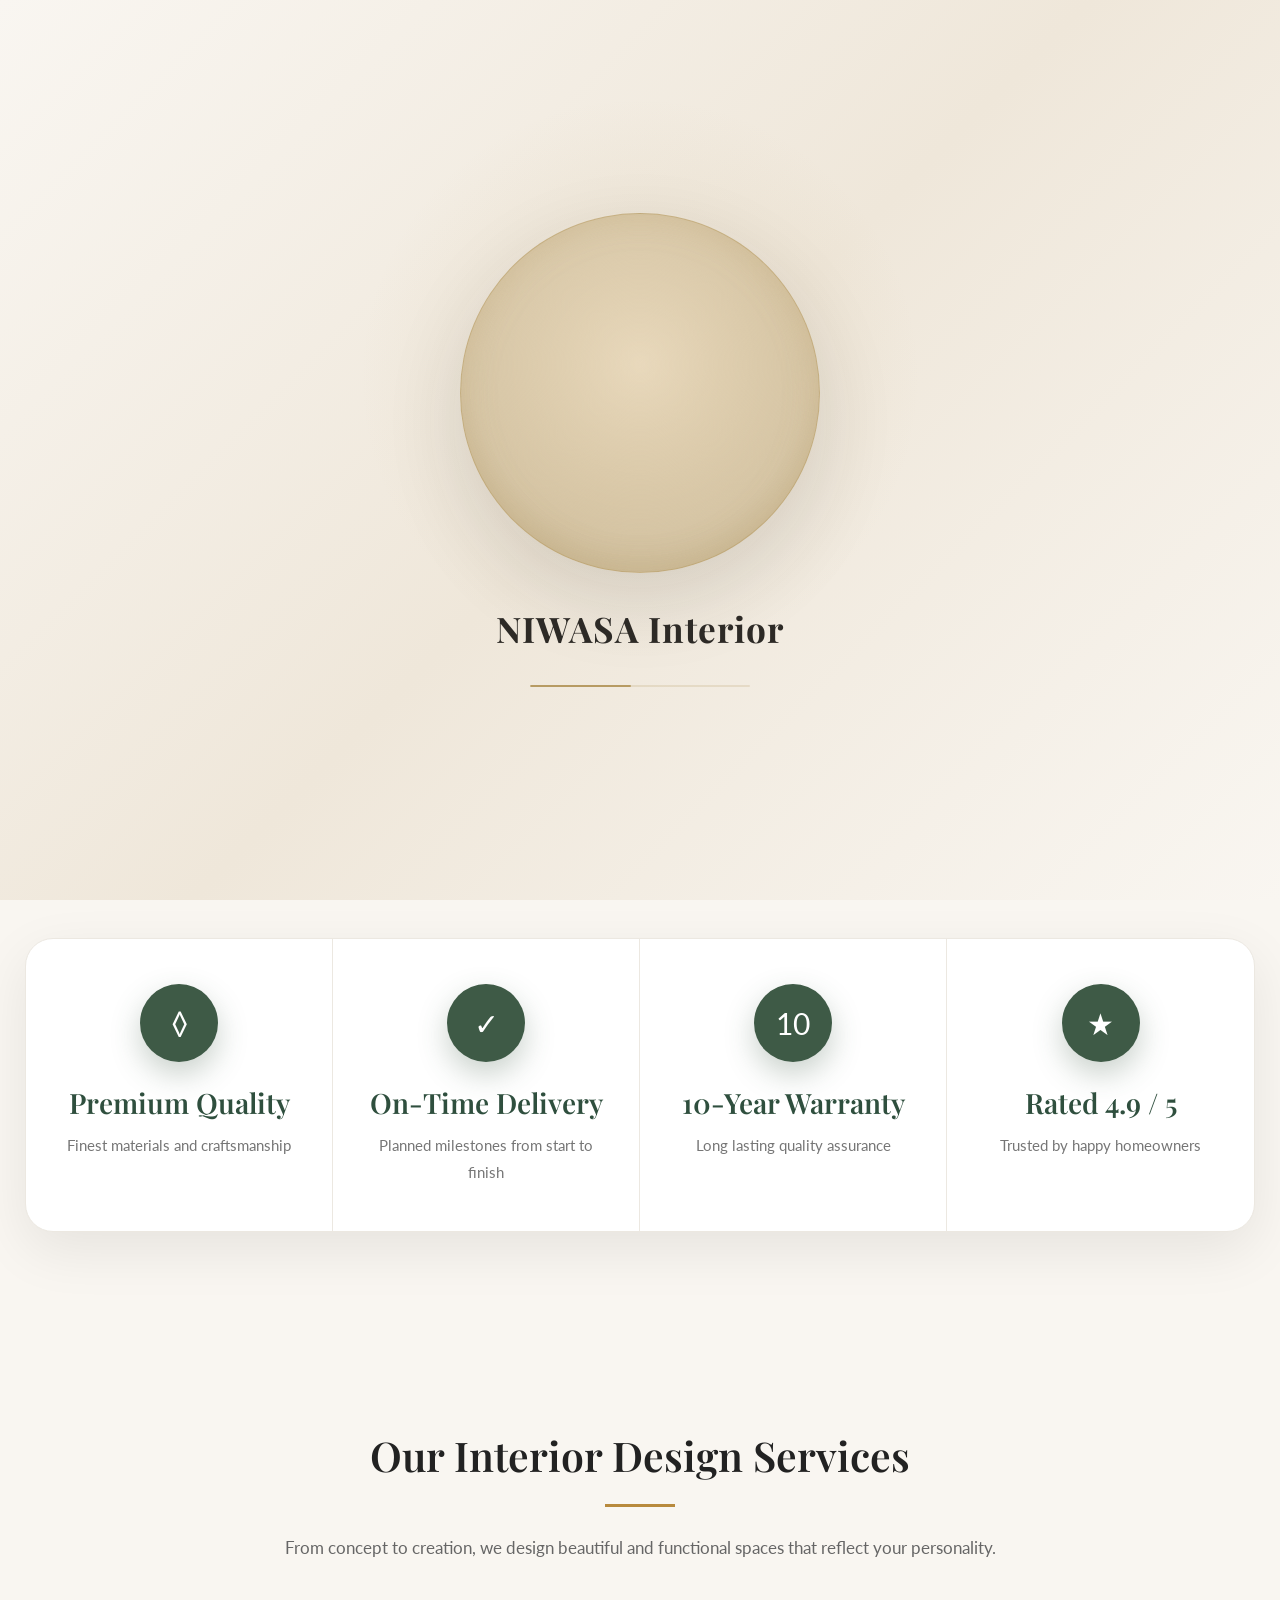
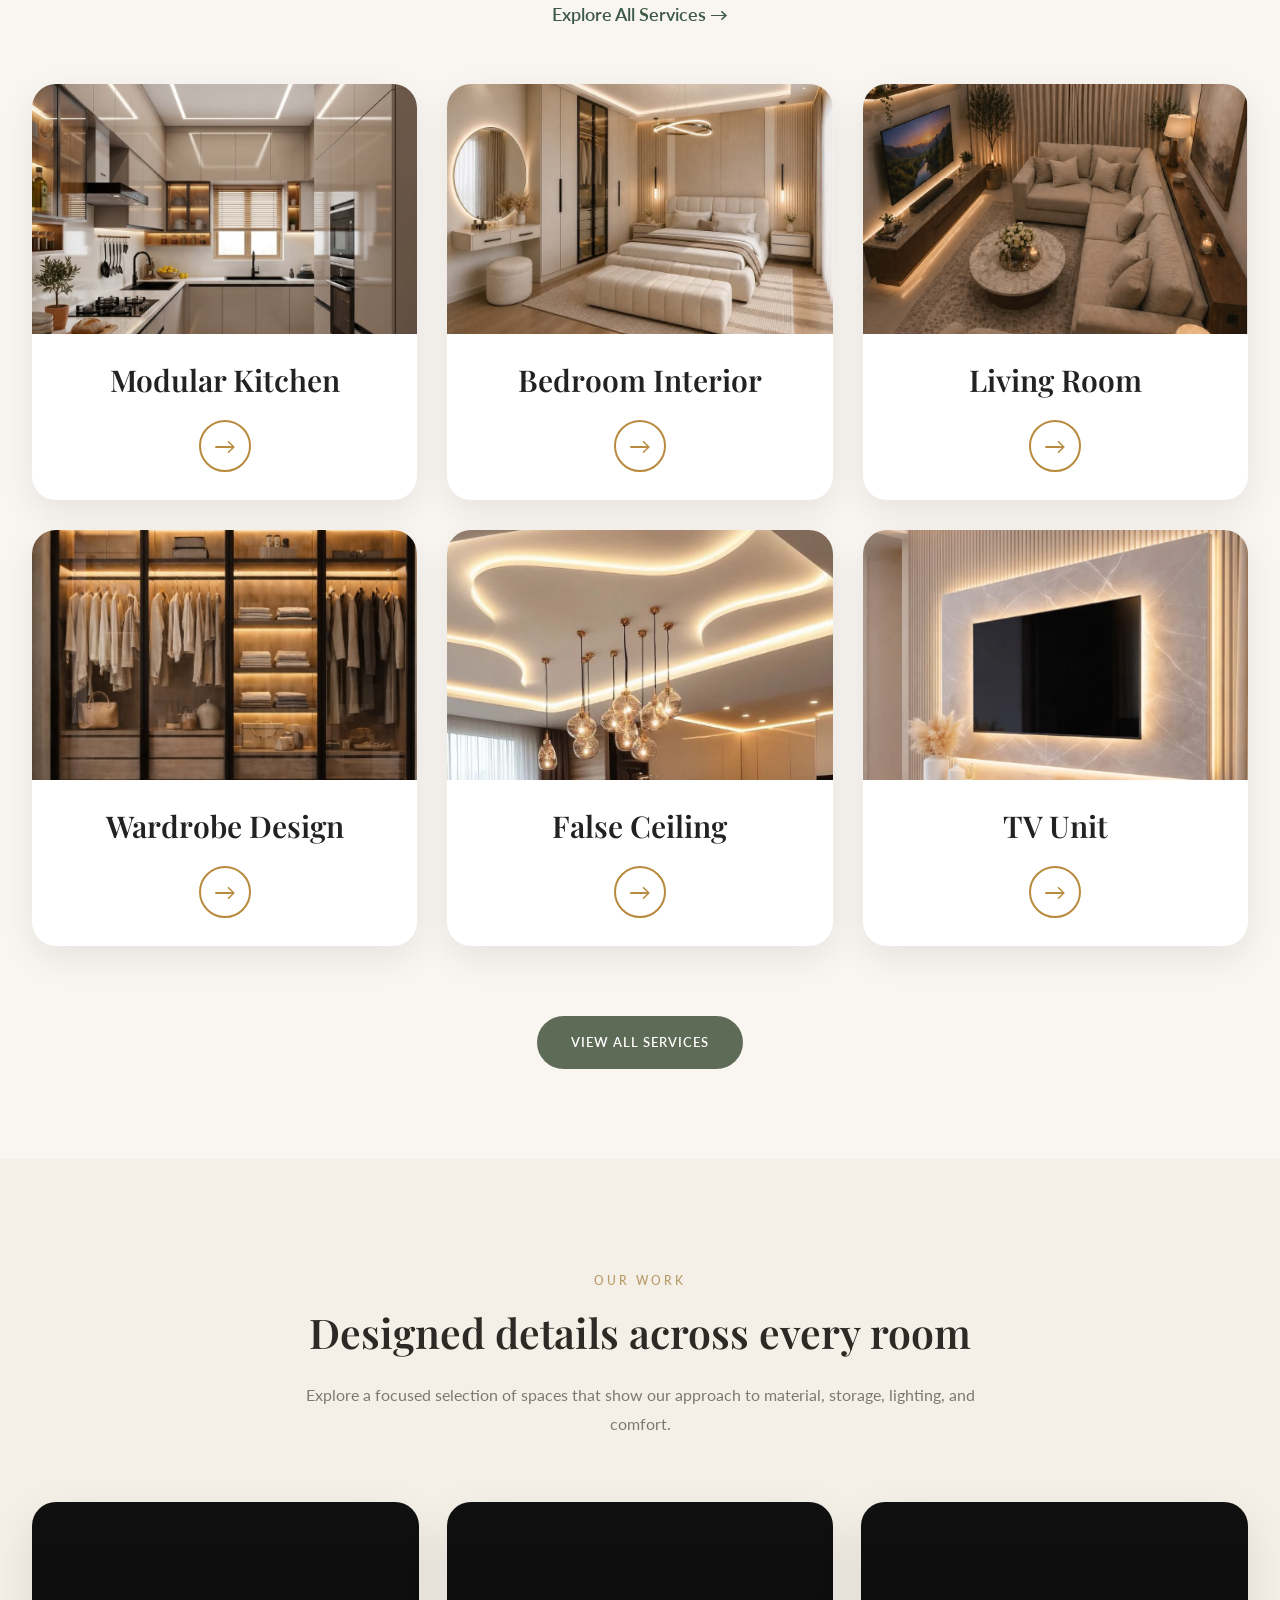
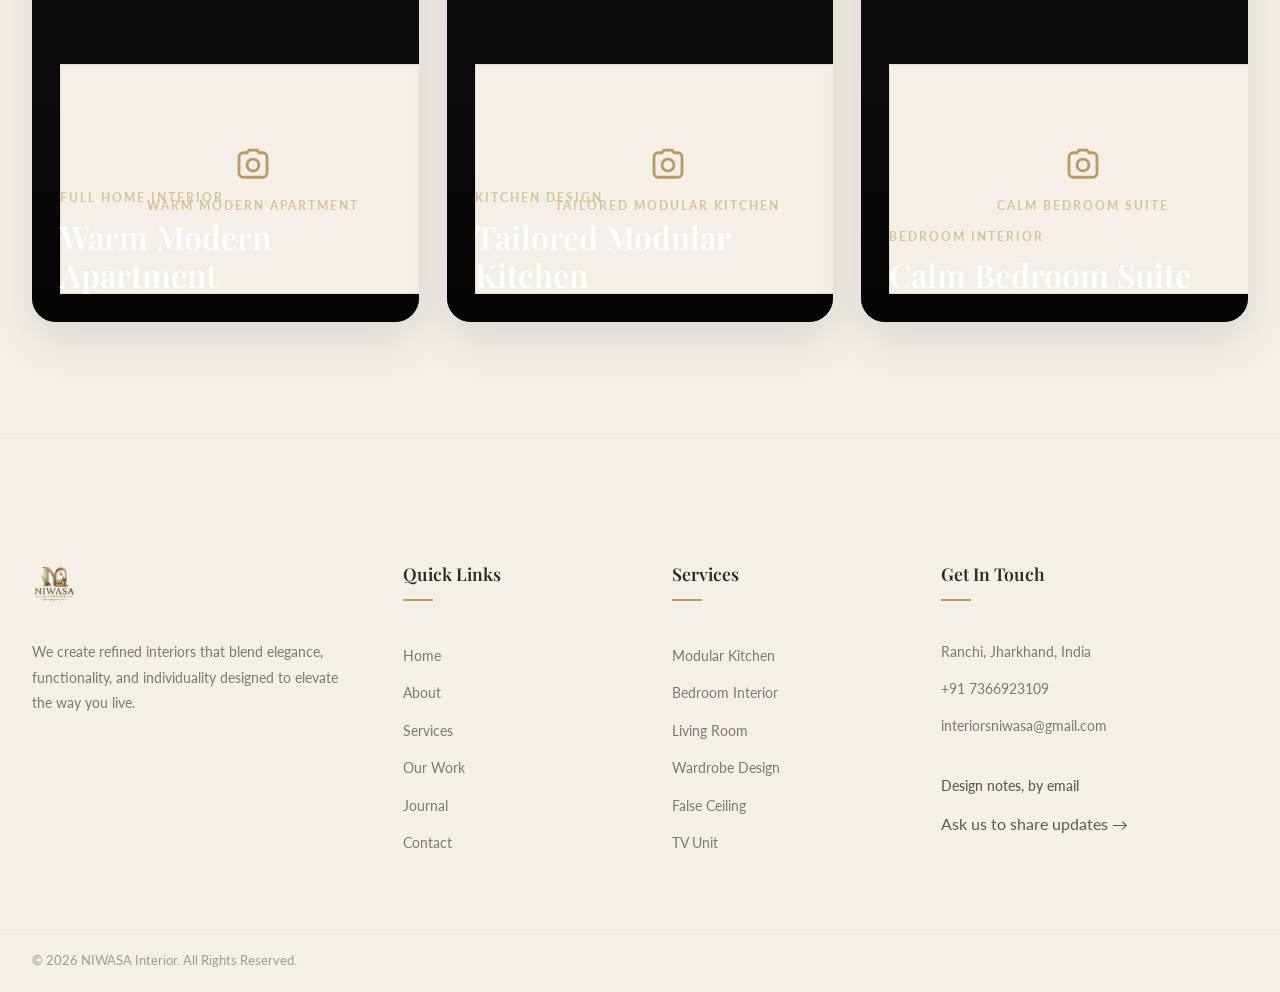
==== index.html @ 283417f7 "Add site configuration and data for NIWASA Interior - Introduced site-config.js for Google Script UR" ====
<!doctype html>
<html lang="en">
  <head>
    <meta charset="UTF-8" />
    <meta name="viewport" content="width=device-width, initial-scale=1.0" />
    <title>NIWASA Interior | Premium Interior Design Studio</title>
    <meta
      name="description"
      content="Premium interior design studio crafting timeless homes with elegance, functionality, and individuality."
    />
    <link rel="preconnect" href="https://fonts.googleapis.com" />
    <link rel="preconnect" href="https://fonts.gstatic.com" crossorigin />
    <link
      href="https://fonts.googleapis.com/css2?family=Playfair+Display:wght@400;500;600;700&family=Lato:wght@300;400;700;900&display=swap"
      rel="stylesheet"
    />
    <link rel="stylesheet" href="static/css/core/site.css" />
    <link rel="stylesheet" href="static/css/pages/home.css" />
  </head>
  <body>
    <main class="main-content">
      <section class="hero-slider">
        <div class="slider">
          <div class="slide active">
            <img
              src="static/images/hero/hero1.jpg.png"
              alt="Luxury modular kitchen"
            />
          </div>
          <div class="slide">
            <img src="static/images/hero/hero2.jpg" alt="Luxury bedroom" />
          </div>
          <div class="slide">
            <img src="static/images/hero/hero3.jpg" alt="Luxury living room" />
          </div>
          <div class="slide">
            <img src="static/images/hero/hero4.jpg" alt="Luxury wardrobe" />
          </div>
          <div class="slide">
            <img src="static/images/hero/hero5.jpg" alt="Luxury dining room" />
          </div>
          <div class="hero-overlay"></div>
          <div class="home-hero-content">
            <div class="home-hero-card">
              <h1>We Craft <br /><span>Your Space</span></h1>
              <p>
                Beautiful design. Thoughtful planning. Timeless interiors
                created around the way you live.
              </p>
              <div class="home-hero-buttons">
                <a href="contact.html#consultation" class="btn btn-primary"
                  >Book Free Consultation</a
                >
                <a href="our-work.html" class="btn btn-outline"
                  >View Our Work</a
                >
              </div>
            </div>
          </div>
          <div class="hero-gradient"></div>
          <div class="slider-dots">
            <span class="dot active"></span><span class="dot"></span
            ><span class="dot"></span><span class="dot"></span
            ><span class="dot"></span>
          </div>
        </div>
      </section>

      <section class="feature-strip" data-aos="fade-up">
        <div class="feature-card">
          <div class="feature-item">
            <div class="feature-icon">&loz;</div>
            <h3>Premium Quality</h3>
            <p>Finest materials and craftsmanship</p>
          </div>
          <div class="feature-item">
            <div class="feature-icon">&#10003;</div>
            <h3>On-Time Delivery</h3>
            <p>Planned milestones from start to finish</p>
          </div>
          <div class="feature-item">
            <div class="feature-icon">10</div>
            <h3>10-Year Warranty</h3>
            <p>Long lasting quality assurance</p>
          </div>
          <div class="feature-item">
            <div class="feature-icon">&#9733;</div>
            <h3>Rated 4.9 / 5</h3>
            <p>Trusted by happy homeowners</p>
          </div>
        </div>
      </section>

      <section id="services" class="services-section" data-aos="fade-up">
        <div class="container services-container">
          <div class="services-left">
            <h2>Our Interior Design Services</h2>
            <div class="gold-line"></div>
            <p>
              From concept to creation, we design beautiful and functional
              spaces that reflect your personality.
            </p>
            <a href="services.html" class="explore-link"
              >Explore All Services &rarr;</a
            >
          </div>
          <div class="services-grid" data-home-services></div>
        </div>
        <div class="services-button">
          <a href="services.html" class="btn btn-primary">View All Services</a>
        </div>
      </section>

      <section class="home-work section" data-aos="fade-up">
        <div class="container">
          <div class="section-header">
            <span class="section-label">OUR WORK</span>
            <h2 class="section-title">Designed details across every room</h2>
            <p class="section-subtitle">
              Explore a focused selection of spaces that show our approach to
              material, storage, lighting, and comfort.
            </p>
          </div>
          <div class="work-preview-grid" data-work-preview></div>
        </div>
      </section>
    </main>
    <script src="static/js/core/site-data.js" defer></script>
    <script src="static/js/core/layout.js" defer></script>
    <script src="static/js/core/main.js" defer></script>
    <script src="static/js/pages/home.js" defer></script>
  </body>
</html>
---- static/css/core/site.css ----
@import url('https://fonts.googleapis.com/css2?family=Playfair+Display:wght@400;500;600;700&family=Lato:wght@300;400;700;900&display=swap');

/*
=================================================================
NIWASA Interior - Master Stylesheet
=================================================================
Premium Interior Design Studio
Luxury | Glassmorphism | Dark Theme | Gold Accents
=================================================================
*/

/* ============================================================
   CSS CUSTOM PROPERTIES (Design Tokens)
   ============================================================ */
:root{

    /* ===========================
       NIWASA Brand Palette
    ============================ */

    --primary:#5E6B56;
    --primary-light:#74846C;
    --primary-dark:#46503F;

    --secondary:#B79B63;
    --secondary-light:#D8C39A;
    --secondary-dark:#9B824C;

    --accent:#E8D8BB;
    --gold:#B79B63;
    --gold-light:#D8C39A;
    --gold-dark:#9B824C;
    --gold-muted:rgba(183,155,99,.12);
    --gold-shimmer:#E8D8BB;

    /* ===========================
       Backgrounds
    ============================ */

    --bg-primary:#F9F6F1;
    --bg-secondary:#F4EFE7;
    --bg-tertiary:#EEE7DB;

    --bg-card:#FFFFFF;
    --bg-card-hover:#FCFAF6;
    --bg-elevated:#FFFFFF;

    /* ===========================
       Glass
    ============================ */

    --glass-bg:rgba(255,255,255,.72);
    --glass-bg-light:rgba(255,255,255,.55);

    --glass-border:rgba(94,107,86,.12);
    --glass-border-hover:rgba(94,107,86,.25);

    /* ===========================
       Typography
    ============================ */

    --text-primary:#2D2A26;
    --text-secondary:#5F5A55;
    --text-tertiary:#7E7872;
    --text-muted:#A29C96;

    --text-gold:#B79B63;

    /* ===========================
       Extra Colors
    ============================ */

    --cream:#FFFDF8;
    --cream-dark:#F5F0E8;
    --warm-white:#FFFFFF;

    /* ===========================
       Borders
    ============================ */

    --border-subtle:#EFE8DC;
    --border-light:#E6DED0;
    --border-gold:#D8C39A;

    /* ===========================
       Shadows
    ============================ */

    --shadow-sm:0 3px 8px rgba(0,0,0,.04);

    --shadow-md:0 8px 24px rgba(0,0,0,.06);

    --shadow-lg:0 20px 50px rgba(0,0,0,.08);

    --shadow-xl:0 35px 80px rgba(0,0,0,.10);

    --shadow-gold:0 15px 35px rgba(183,155,99,.15);

    --shadow-gold-lg:0 20px 50px rgba(183,155,99,.18);

    /* Typography */

    --font-heading:'Playfair Display',serif;
    --font-body:'Lato',sans-serif;
    --font-accent:'Playfair Display',serif;

    /* Font Sizes */

    --fs-hero:clamp(3.5rem,7vw,6rem);

    --fs-h1:clamp(2.15rem,4vw,3.9rem);

    --fs-h2:clamp(1.85rem,3.2vw,3rem);

    --fs-h3:clamp(1.5rem,3vw,2.2rem);

    --fs-h4:clamp(1.2rem,2vw,1.6rem);

    --fs-body:1rem;

    --fs-small:.9rem;

    --fs-label:.75rem;

    /* Spacing */

    --space-xs:.5rem;
    --space-sm:1rem;
    --space-md:1.5rem;
    --space-lg:2.5rem;
    --space-xl:4rem;
    --space-2xl:6rem;
    --space-3xl:8rem;

    --section-padding:7rem;

    /* Radius */

    --radius-sm:8px;
    --radius-md:14px;
    --radius-lg:18px;
    --radius-xl:26px;
    --radius-2xl:36px;
    --radius-full:999px;

    /* Transition */

    --transition-fast:.2s ease;

    --transition-base:.3s ease;

    --transition-smooth:.45s ease;

    --transition-slow:.8s ease;

    --transition-spring:.5s cubic-bezier(.34,1.56,.64,1);

    /* Z */

    --z-base:1;
    --z-preloader:1000;
    --z-dropdown:100;
    --z-sticky:200;
    --z-overlay:300;
    --z-modal:400;
    --z-floating:500;

    --container-max:1380px;

    --container-padding:2rem;

}


/* ============================================================
   RESET & BASE
   ============================================================ */
*,
*::before,
*::after {
    margin: 0;
    padding: 0;
    box-sizing: border-box;
}

html {
    scroll-behavior: smooth;
    -webkit-text-size-adjust: 100%;
    scrollbar-width: thin;
    scrollbar-color: var(--gold-dark) var(--bg-secondary);
}

/* Custom Scrollbar */
html::-webkit-scrollbar {
    width: 8px;
}

html::-webkit-scrollbar-track {
    background: var(--bg-secondary);
}

html::-webkit-scrollbar-thumb {
    background: var(--gold-dark);
    border-radius: var(--radius-full);
}

html::-webkit-scrollbar-thumb:hover {
    background: var(--gold);
}

body {
    font-family: var(--font-body);
    font-size: var(--fs-body);
    line-height: 1.7;
    color: var(--text-secondary);
    background-color: var(--bg-primary);
    overflow-x: hidden;
    -webkit-font-smoothing: antialiased;
    -moz-osx-font-smoothing: grayscale;
}

a {
    text-decoration: none;
    color: inherit;
    transition: color var(--transition-base);
}

img {
    max-width: 100%;
    height: auto;
    display: block;
}

.image-fallback {
    width: 100%;
    min-height: 230px;
    display: flex;
    flex-direction: column;
    align-items: center;
    justify-content: center;
    gap: 12px;
    padding: 24px;
    background: var(--bg-secondary);
    border: 1px solid var(--border-light);
    color: var(--text-tertiary);
    text-align: center;
}

.image-fallback svg {
    width: 42px;
    height: 42px;
    color: var(--gold);
}

.image-fallback span {
    color: var(--text-secondary);
    font-weight: 700;
    line-height: 1.35;
}

ul, ol {
    list-style: none;
}

button {
    cursor: pointer;
    border: none;
    background: none;
    font-family: inherit;
    font-size: inherit;
    color: inherit;
}

input, textarea, select {
    font-family: inherit;
    font-size: inherit;
    outline: none;
    border: none;
    background: none;
}

::selection {
    background: var(--gold);
    color: var(--bg-primary);
}


/* ============================================================
   UTILITY CLASSES
   ============================================================ */
.container {
    width: 100%;
    max-width: var(--container-max);
    margin: 0 auto;
    padding: 0 var(--container-padding);
}

.section {
    padding: var(--section-padding) 0;
    position: relative;
}

.section-dark {
    background-color: var(--bg-secondary);
}

.section-darker {
    background-color: var(--bg-primary);
}

/* Section Header */
.section-header {
    text-align: center;
    margin-bottom: var(--space-xl);
    max-width: 700px;
    margin-left: auto;
    margin-right: auto;
}

.section-label {
    font-family: var(--font-body);
    font-size: var(--fs-label);
    font-weight: 500;
    letter-spacing: 3px;
    text-transform: uppercase;
    color: var(--gold);
    margin-bottom: var(--space-sm);
    display: block;
}

.section-title {
    font-family: var(--font-heading);
    font-size: var(--fs-h2);
    font-weight: 600;
    color: var(--text-primary);
    line-height: 1.2;
    margin-bottom: var(--space-md);
}

.section-title em,
.section-title i {
    font-style: italic;
    color: var(--gold);
}

.section-subtitle {
    font-size: var(--fs-body);
    color: var(--text-tertiary);
    line-height: 1.8;
}

.section-divider {
    width: 50px;
    height: 2px;
    background: var(--gold);
    margin: var(--space-md) auto;
}

/* Text Utilities */
.text-gold { color: var(--gold); }
.text-white { color: var(--text-primary); }
.text-center { text-align: center; }
.text-left { text-align: left; }

/* Heading Styles */
h1, h2, h3, h4, h5, h6 {
    font-family: var(--font-heading);
    font-weight: 600;
    color: var(--text-primary);
    line-height: 1.2;
}


/* ============================================================
   PRELOADER
   ============================================================ */
.splash-screen {
    position: fixed;
    inset: 0;
    width: 100%;
    height: 100svh;
    background:
        radial-gradient(circle at 50% 42%, rgba(183, 155, 99, .16), transparent 34%),
        linear-gradient(135deg, #f9f6f1 0%, #efe7da 50%, #f9f6f1 100%);
    display: flex;
    align-items: center;
    justify-content: center;
    z-index: var(--z-preloader);
    transition: opacity .75s ease, visibility .75s ease;
}

.splash-screen.hidden {
    opacity: 0;
    visibility: hidden;
    pointer-events: none;
}

.splash-inner {
    text-align: center;
    width: min(88vw, 520px);
    display: grid;
    justify-items: center;
    gap: 26px;
}

.splash-video-frame {
    width: min(74vw, 360px);
    aspect-ratio: 1 / 1;
    display: flex;
    align-items: center;
    justify-content: center;
    border-radius: 50%;
    background:
        radial-gradient(circle at 50% 42%, rgba(232, 216, 187, .95), rgba(183, 155, 99, .42) 62%, rgba(155, 130, 76, .62) 100%);
    border: 1px solid rgba(183, 155, 99, .55);
    box-shadow:
        0 28px 80px rgba(45, 42, 38, .12),
        inset 0 0 34px rgba(183, 155, 99, .25);
    overflow: hidden;
    animation: splashFloat 2.6s ease-in-out infinite;
}

.splash-video {
    width: 98%;
    height: 98%;
    object-fit: cover;
    display: block;
}

.splash-brand {
    color: var(--text-primary);
    font-family: var(--font-heading);
    font-size: clamp(1.4rem, 4vw, 2.2rem);
    font-weight: 700;
    letter-spacing: 1px;
}

.splash-line {
    width: min(220px, 48vw);
    height: 2px;
    border-radius: 999px;
    background: rgba(183, 155, 99, .22);
    overflow: hidden;
}

.splash-line span {
    display: block;
    width: 46%;
    height: 100%;
    border-radius: inherit;
    background: var(--gold);
    animation: splashLine 1.25s ease-in-out infinite;
}

.preloader {
    position: fixed;
    inset: 0;
    width: 100%;
    height: 100%;
    background: var(--bg-primary);
    display: flex;
    align-items: center;
    justify-content: center;
    z-index: calc(var(--z-preloader) - 1);
    transition: opacity .6s ease, visibility .6s ease;
}

.preloader.hidden {
    opacity: 0;
    visibility: hidden;
    pointer-events: none;
}

.preloader-inner {
    text-align: center;
}

.preloader-logo {
    margin-bottom: 22px;
    animation: preloaderPulse 2s ease-in-out infinite;
}

.preloader-logo img {
    height: 60px;
    width: auto;
    filter: brightness(1.1);
}

.preloader-bar {
    width: 42px;
    height: 42px;
    background: transparent;
    border: 3px solid var(--border-light);
    border-top-color: var(--gold);
    border-radius: 50%;
    margin: 0 auto;
    animation: preloaderSpin .9s linear infinite;
}

.preloader-bar-inner {
    display: none;
}

@keyframes preloaderPulse {
    0%, 100% { opacity: 1; transform: scale(1); }
    50% { opacity: .7; transform: scale(.97); }
}

@keyframes preloaderSpin {
    to { transform: rotate(360deg); }
}

@keyframes splashFloat {
    0%, 100% { transform: translateY(0) scale(1); }
    50% { transform: translateY(-8px) scale(1.015); }
}

@keyframes splashLine {
    0% { transform: translateX(-110%); }
    55% { transform: translateX(70%); }
    100% { transform: translateX(230%); }
}


/* ============================================================
   NAVBAR
   ============================================================ */
.navbar {
    position: fixed;
    top: 0;
    left: 0;
    width: 100%;
    z-index: var(--z-sticky);
    padding: 20px 0;
    transition: all var(--transition-smooth);
}

.navbar.scrolled {
    padding: 12px 0;
}

.navbar-container {
    max-width: var(--container-max);
    margin: 0 auto;
    padding: 0 var(--container-padding);
    display: flex;
    align-items: center;
    justify-content: space-between;
    background: #f5f7f4;
    backdrop-filter: blur(20px);
    -webkit-backdrop-filter: blur(20px);
    border: 1px solid var(--glass-border);
    border-radius: var(--radius-2xl);
    padding: 14px 32px;
    transition: all var(--transition-smooth);
}

.navbar.scrolled .navbar-container {
     background: #F4EFE7;
    border-color: var(--border-light);
    box-shadow: var(--shadow-lg);
    padding: 10px 28px;
}

/* Logo */



.logo-img {
    height: 42px;          /* Keep the original height */
    width: auto;
    transition: all 0.3s ease;
    transform: scale(1.5); /* Makes it look 50% larger */
    transform-origin: left center;
}

.navbar.scrolled .logo-img {
    height: 42px;
    transform: scale(1.6);
}


.logo-img {
    height: 65px;      /* Increased from 42px */
    width: auto;
    transition: all var(--transition-base);
}


.navbar.scrolled .logo-img {
    height: 58px;
}

/* Nav Links */
.navbar-menu {
    display: flex;
    align-items: center;
    gap: 8px;
}

.nav-link {
    font-family: var(--font-body);
    font-size: 0.8rem;
    font-weight: 500;
    letter-spacing: 1.5px;
    text-transform: uppercase;
    color:  #1f1b14; 
    padding: 8px 16px;
    border-radius: var(--radius-sm);
    transition: all var(--transition-base);
    position: relative;
    display: flex;
    align-items: center;
    gap: 4px;
}

.nav-link:hover,
.nav-link.active {
    color:  #DCC7A1; 
}

.nav-link.active::after {
    content: '';
    position: absolute;
    bottom: 2px;
    left: 50%;
    transform: translateX(-50%);
    width: 20px;
    height: 2px;
    background: var(--gold);
    border-radius: var(--radius-full);
}

/* Dropdown */
.nav-dropdown {
    position: relative;
    margin: 0 12px;
}

.dropdown-arrow {
    transition: transform var(--transition-base);
    margin-left: 2px;
}

.nav-dropdown:hover .dropdown-arrow {
    transform: rotate(180deg);
}

.dropdown-menu {
    position: absolute;
    top: calc(100% + 18px);
    left: 50%;
    transform: translateX(-50%) translateY(8px);
    width: min(820px, 82vw);
    background: #fff;
    backdrop-filter: blur(20px);
    -webkit-backdrop-filter: blur(20px);
    border: 1px solid var(--border-light);
    border-radius: 18px;
    padding: 18px;
    display: grid;
    grid-template-columns: repeat(3, minmax(0, 1fr));
    gap: 10px;
    opacity: 0;
    visibility: hidden;
    transition: all var(--transition-base);
    box-shadow: 0 24px 70px rgba(45, 42, 38, .14);
    z-index: 999;
}

.nav-dropdown:hover .dropdown-menu {
    opacity: 1;
    visibility: visible;
    transform: translateX(-50%) translateY(0);
}

.dropdown-item {
    display: flex;
    align-items: center;
    min-height: 54px;
    padding: 13px 15px;
    font-size: 0.85rem;
    font-weight: 600;
    color: var(--text-primary);
    background: var(--cream);
    border: 1px solid var(--border-subtle);
    border-radius: 12px;
    transition: all var(--transition-base);
}

.dropdown-item:hover {
    background: var(--primary);
    border-color: var(--primary);
    color: #fff;
    transform: translateY(-2px);
}

/* CTA Button */
.navbar-cta {
    display: flex;
    align-items: center;
    gap: 10px;
    background: var(--gold);
    color: var(--bg-primary);
    font-size: 0.75rem;
    font-weight: 600;
    letter-spacing: 1px;
    text-transform: uppercase;
    padding: 12px 24px;
    border-radius: var(--radius-full);
    transition: all var(--transition-base);
    flex-shrink: 0;
}

.navbar-cta:hover {
    background: var(--gold-light);
    transform: translateY(-1px);
    box-shadow: var(--shadow-gold);
}

.navbar-cta svg {
    transition: transform var(--transition-base);
}

.navbar-cta:hover svg {
    transform: translate(2px, -2px);
}

/* Mobile Toggle */
.navbar-toggle {
    display: none;
    flex-direction: column;
    gap: 5px;
    padding: 8px;
    z-index: 10;
}

.toggle-line {
    width: 24px;
    height: 2px;
    background: var(--text-primary);
    border-radius: var(--radius-full);
    transition: all var(--transition-base);
}


/* ============================================================
   MOBILE MENU
   ============================================================ */
.mobile-menu {
    position: fixed;
    top: 0;
    left: 0;
    width: 100%;
    height: 100%;
    z-index: var(--z-overlay);
    pointer-events: none;
}

.mobile-menu.active {
    pointer-events: all;
}

.mobile-menu-overlay {
    position: absolute;
    top: 0;
    left: 0;
    width: 100%;
    height: 100%;
    background: rgba(0, 0, 0, 0.6);
    backdrop-filter: blur(4px);
    opacity: 0;
    transition: opacity var(--transition-base);
}

.mobile-menu.active .mobile-menu-overlay {
    opacity: 1;
}

.mobile-menu-panel {
    position: absolute;
    top: 0;
    right: 0;
    width: 85%;
    max-width: 400px;
    height: 100%;
    background: var(--bg-secondary);
    border-left: 1px solid var(--border-light);
    transform: translateX(100%);
    transition: transform var(--transition-smooth);
    overflow-y: auto;
    display: flex;
    flex-direction: column;
}

.mobile-menu.active .mobile-menu-panel {
    transform: translateX(0);
}

.mobile-menu-header {
    display: flex;
    align-items: center;
    justify-content: space-between;
    padding: 20px 24px;
    border-bottom: 1px solid var(--border-subtle);
}

.mobile-logo img {
    height: 36px;
    width: auto;
}

.mobile-close {
    width: 40px;
    height: 40px;
    display: flex;
    align-items: center;
    justify-content: center;
    border-radius: var(--radius-md);
    color: var(--text-secondary);
    transition: all var(--transition-base);
}

.mobile-close:hover {
    color: var(--gold);
    background: var(--gold-muted);
}

.mobile-menu-nav {
    padding: 16px 24px;
    flex: 1;
}

.mobile-nav-link {
    display: flex;
    align-items: center;
    justify-content: space-between;
    padding: 14px 0;
    font-family: var(--font-heading);
    font-size: 1.15rem;
    font-weight: 500;
    color: var(--text-secondary);
    border-bottom: 1px solid var(--border-subtle);
    transition: color var(--transition-base);
    width: 100%;
    text-align: left;
}

.mobile-nav-link:hover {
    color: var(--gold);
}

.mobile-nav-dropdown {
    width: 100%;
}

.mobile-dropdown-content {
    max-height: 0;
    overflow: hidden;
    transition: max-height var(--transition-smooth);
}

.mobile-nav-dropdown.open .mobile-dropdown-content {
    max-height: 500px;
}

.mobile-nav-dropdown.open .mobile-dropdown-toggle svg {
    transform: rotate(180deg);
}

.mobile-dropdown-content a {
    display: block;
    padding: 10px 0 10px 16px;
    font-family: var(--font-body);
    font-size: 0.9rem;
    color: var(--text-tertiary);
    border-bottom: 1px solid var(--border-subtle);
    transition: all var(--transition-base);
}

.mobile-dropdown-content a:hover {
    color: var(--gold);
    padding-left: 24px;
}

.mobile-menu-footer {
    padding: 24px;
    border-top: 1px solid var(--border-subtle);
}

.mobile-cta-btn {
    display: block;
    width: 100%;
    text-align: center;
    background: var(--gold);
    color: var(--bg-primary);
    font-weight: 600;
    font-size: 0.85rem;
    letter-spacing: 1px;
    text-transform: uppercase;
    padding: 14px 24px;
    border-radius: var(--radius-full);
    margin-bottom: var(--space-md);
    transition: all var(--transition-base);
}

.mobile-cta-btn:hover {
    background: var(--gold-light);
}

.mobile-contact-info {
    display: flex;
    flex-direction: column;
    gap: 8px;
    margin-bottom: var(--space-md);
}

.mobile-contact-info a {
    font-size: 0.85rem;
    color: var(--text-tertiary);
    transition: color var(--transition-base);
}

.mobile-contact-info a:hover {
    color: var(--gold);
}

.mobile-social-links {
    display: flex;
    gap: 12px;
}

.mobile-social-links a {
    width: 40px;
    height: 40px;
    display: flex;
    align-items: center;
    justify-content: center;
    border: 1px solid var(--border-light);
    border-radius: var(--radius-md);
    color: var(--text-tertiary);
    transition: all var(--transition-base);
}

.mobile-social-links a:hover {
    color: var(--gold);
    border-color: var(--gold);
    background: var(--gold-muted);
}


/* ============================================================
   BUTTONS (Reusable)
   ============================================================ */
.btn {
    display: inline-flex;
    align-items: center;
    gap: 10px;
    font-family: var(--font-body);
    font-weight: 600;
    letter-spacing: 1px;
    text-transform: uppercase;
    border-radius: var(--radius-full);
    transition: all var(--transition-base);
    cursor: pointer;
    position: relative;
    overflow: hidden;
}

.btn-primary {
    background: var(--gold);
    color: var(--bg-primary);
    padding: 14px 32px;
    font-size: 0.8rem;
}

.btn-primary:hover {
    background: var(--gold-light);
    transform: translateY(-2px);
    box-shadow: var(--shadow-gold);
}

.btn-outline {
    background: transparent;
    color: var(--text-primary);
    padding: 13px 30px;
    font-size: 0.8rem;
    border: 1.5px solid var(--border-light);
}

.btn-outline:hover {
    border-color: var(--gold);
    color: var(--gold);
    background: var(--gold-muted);
    transform: translateY(-2px);
}

.btn-ghost {
    background: transparent;
    color: var(--gold);
    padding: 10px 0;
    font-size: 0.8rem;
    letter-spacing: 1.5px;
}

.btn-ghost:hover {
    color: var(--gold-light);
}

.btn-ghost svg {
    transition: transform var(--transition-base);
}

.btn-ghost:hover svg {
    transform: translateX(4px);
}

.btn svg {
    transition: transform var(--transition-base);
}

.btn:hover svg {
    transform: translate(2px, -2px);
}

/* Arrow icon for buttons */
.btn-arrow {
    width: 36px;
    height: 36px;
    display: flex;
    align-items: center;
    justify-content: center;
    border-radius: 50%;
    border: 1px solid var(--border-light);
    transition: all var(--transition-base);
}

.btn:hover .btn-arrow {
    border-color: var(--gold);
    background: var(--gold-muted);
}


/* ============================================================
   FOOTER
   ============================================================ */
.footer {
    background: var(--bg-secondary);
    border-top: 1px solid var(--border-subtle);
}

.footer-top {
    padding: var(--space-3xl) 0 var(--space-xl);
}

.footer-grid {
    display: grid;
    grid-template-columns: 1.5fr 1fr 1fr 1.5fr;
    gap: var(--space-xl);
}

.footer-logo {
    display: inline-block;
    margin-bottom: var(--space-md);
}

.footer-logo img {
    height: 44px;
    width: auto;
}

.footer-brand-desc {
    font-size: 0.9rem;
    color: var(--text-tertiary);
    line-height: 1.8;
    margin-bottom: var(--space-lg);
}

.footer-social {
    display: flex;
    gap: 10px;
}

.social-link {
    width: 40px;
    height: 40px;
    display: flex;
    align-items: center;
    justify-content: center;
    border: 1px solid var(--border-light);
    border-radius: var(--radius-md);
    color: var(--text-tertiary);
    transition: all var(--transition-base);
}

.social-link:hover {
    color: var(--gold);
    border-color: var(--gold);
    background: var(--gold-muted);
    transform: translateY(-2px);
}

.footer-heading {
    font-family: var(--font-heading);
    font-size: 1.1rem;
    font-weight: 600;
    color: var(--text-primary);
    margin-bottom: var(--space-lg);
    position: relative;
    padding-bottom: var(--space-sm);
}

.footer-heading::after {
    content: '';
    position: absolute;
    bottom: 0;
    left: 0;
    width: 30px;
    height: 2px;
    background: var(--gold);
}

.footer-links li {
    margin-bottom: 10px;
}

.footer-links a {
    font-size: 0.9rem;
    color: var(--text-tertiary);
    transition: all var(--transition-base);
    display: inline-block;
}

.footer-links a:hover {
    color: var(--gold);
    transform: translateX(4px);
}

.footer-contact-info {
    display: flex;
    flex-direction: column;
    gap: 14px;
    margin-bottom: var(--space-lg);
}

.footer-contact-item {
    display: flex;
    align-items: flex-start;
    gap: 10px;
    font-size: 0.85rem;
    color: var(--text-tertiary);
}

.footer-contact-item svg {
    flex-shrink: 0;
    color: var(--gold);
    margin-top: 2px;
}

.footer-contact-item a {
    color: var(--text-tertiary);
    transition: color var(--transition-base);
}

.footer-contact-item a:hover {
    color: var(--gold);
}

/* Newsletter */
.newsletter-title {
    font-family: var(--font-body);
    font-size: 0.85rem;
    font-weight: 500;
    color: var(--text-secondary);
    margin-bottom: var(--space-sm);
}

.newsletter-form {
    display: flex;
    gap: 0;
    border: 1px solid var(--border-light);
    border-radius: var(--radius-full);
    overflow: hidden;
    transition: border-color var(--transition-base);
}

.newsletter-form:focus-within {
    border-color: var(--gold);
}

.newsletter-input {
    flex: 1;
    padding: 12px 16px;
    font-size: 0.85rem;
    color: var(--text-primary);
    background: transparent;
}

.newsletter-input::placeholder {
    color: var(--text-muted);
}

.newsletter-btn {
    width: 44px;
    height: 44px;
    display: flex;
    align-items: center;
    justify-content: center;
    background: var(--gold);
    color: var(--bg-primary);
    border-radius: var(--radius-full);
    margin: 2px;
    transition: all var(--transition-base);
    flex-shrink: 0;
}

.newsletter-btn:hover {
    background: var(--gold-light);
}

/* Footer Bottom */
.footer-bottom {
    padding: 20px 0;
    border-top: 1px solid var(--border-subtle);
}

.footer-bottom-inner {
    display: flex;
    align-items: center;
    justify-content: space-between;
}

.copyright {
    font-size: 0.8rem;
    color: var(--text-muted);
}

.footer-bottom-links {
    display: flex;
    align-items: center;
    gap: 8px;
}

.footer-bottom-links a {
    font-size: 0.8rem;
    color: var(--text-muted);
    transition: color var(--transition-base);
}

.footer-bottom-links a:hover {
    color: var(--gold);
}

.footer-bottom-links .separator {
    color: var(--text-muted);
    font-size: 0.7rem;
}


/* ============================================================
   FLOATING BUTTONS
   ============================================================ */
.floating-buttons {
    position: fixed;
    bottom: 24px;
    right: 24px;
    display: flex;
    z-index: var(--z-floating);
}

.floating-btn {
    width: 56px;
    height: 56px;
    display: flex;
    align-items: center;
    justify-content: center;
    border-radius: var(--radius-full);
    box-shadow: var(--shadow-lg);
    transition: all var(--transition-base);
    position: relative;
}

.floating-btn svg {
    width: 25px;
    height: 25px;
    fill: currentColor;
}

.floating-btn:hover {
    transform: scale(1.1);
}

/* Tooltip */
.floating-btn-tooltip {
    position: absolute;
    right: calc(100% + 12px);
    top: 50%;
    transform: translateY(-50%);
    white-space: nowrap;
    background: var(--bg-card);
    color: var(--text-secondary);
    font-size: 0.75rem;
    padding: 6px 12px;
    border-radius: var(--radius-sm);
    border: 1px solid var(--border-light);
    opacity: 0;
    visibility: hidden;
    transition: all var(--transition-base);
    pointer-events: none;
}

.floating-btn:hover .floating-btn-tooltip {
    opacity: 1;
    visibility: visible;
}

@keyframes floatingPulse {
    0%, 100% { box-shadow: 0 4px 20px rgba(37, 211, 102, 0.2); }
    50% { box-shadow: 0 4px 30px rgba(37, 211, 102, 0.5); }
}


/* ============================================================
   SCROLL TO TOP
   ============================================================ */
.scroll-top-btn {
    position: fixed;
    bottom: 24px;
    left: 24px;
    width: 44px;
    height: 44px;
    display: flex;
    align-items: center;
    justify-content: center;
    background: var(--glass-bg);
    backdrop-filter: blur(12px);
    border: 1px solid var(--glass-border);
    border-radius: var(--radius-md);
    color: var(--gold);
    opacity: 0;
    visibility: hidden;
    transform: translateY(12px);
    transition: all var(--transition-base);
    z-index: var(--z-floating);
}

.scroll-top-btn.visible {
    opacity: 1;
    visibility: visible;
    transform: translateY(0);
}

.scroll-top-btn:hover {
    background: var(--gold);
    color: var(--bg-primary);
    border-color: var(--gold);
}


/* ============================================================
   TOAST NOTIFICATIONS
   ============================================================ */
.toast-container {
    position: fixed;
    top: 100px;
    right: 24px;
    z-index: var(--z-modal);
    display: flex;
    flex-direction: column;
    gap: 10px;
}

.toast {
    background: var(--bg-card);
    border: 1px solid var(--border-light);
    border-radius: var(--radius-md);
    padding: 16px 20px;
    min-width: 300px;
    max-width: 400px;
    display: flex;
    align-items: flex-start;
    gap: 12px;
    box-shadow: var(--shadow-lg);
    transform: translateX(120%);
    transition: transform var(--transition-smooth);
}

.toast.show {
    transform: translateX(0);
}

.toast-success {
    border-left: 3px solid #22c55e;
}

.toast-error {
    border-left: 3px solid #ef4444;
}

.toast-info {
    border-left: 3px solid var(--gold);
}

.toast-icon {
    width: 20px;
    height: 20px;
    flex-shrink: 0;
    margin-top: 2px;
}

.toast-message {
    font-size: 0.85rem;
    color: var(--text-secondary);
    line-height: 1.5;
}

.toast-close {
    margin-left: auto;
    color: var(--text-muted);
    cursor: pointer;
    padding: 2px;
    transition: color var(--transition-base);
}

.toast-close:hover {
    color: var(--text-primary);
}


/* ============================================================
   PAGE HERO (Reusable for inner pages)
   ============================================================ */
.page-hero {
    position: relative;
    padding: 170px 0 96px;
    background: var(--bg-secondary);
    overflow: hidden;
}

.page-hero::before {
    content: '';
    position: absolute;
    top: 0;
    left: 0;
    width: 100%;
    height: 100%;
    background:
        radial-gradient(ellipse at 20% 50%, var(--gold-muted) 0%, transparent 50%),
        radial-gradient(ellipse at 80% 50%, rgba(200, 164, 94, 0.05) 0%, transparent 50%);
    pointer-events: none;
}

.page-hero-content {
    position: relative;
    z-index: 2;
    text-align: center;
    max-width: 860px;
    margin: 0 auto;
}

.page-hero-label {
    display: none;
}

.page-hero-title {
    font-family: var(--font-heading);
    font-size: var(--fs-h1);
    font-weight: 700;
    color: var(--text-primary);
    margin-bottom: var(--space-md);
    line-height: 1.08;
}

.page-hero-subtitle {
    max-width: 660px;
    margin: 0 auto;
    font-size: .98rem;
    color: var(--text-tertiary);
    line-height: 1.75;
}

/* Breadcrumb */
.breadcrumb {
    display: flex;
    align-items: center;
    justify-content: center;
    gap: 8px;
    margin-top: var(--space-lg);
    font-size: var(--fs-small);
}

.breadcrumb a {
    color: var(--text-tertiary);
    transition: color var(--transition-base);
}

.breadcrumb a:hover {
    color: var(--gold);
}

.breadcrumb .separator {
    color: var(--text-muted);
}

.breadcrumb .current {
    color: var(--gold);
}




/*==========================================================
    PREMIUM FEATURE STRIP
==========================================================*/

.feature-strip{

    margin:45px auto 90px;

    max-width:1350px;

    padding:0 25px;

}

.feature-card{

    background:#ffffff;

    border-radius:28px;

    display:grid;

    grid-template-columns:repeat(4,1fr);

    overflow:hidden;

    border:1px solid #ECE8E1;

    box-shadow:
        0 18px 55px rgba(0,0,0,.08);

}

.feature-item{

    padding:45px 28px;

    text-align:center;

    border-right:1px solid #ECE8E1;

    transition:.35s ease;

}

.feature-item:last-child{

    border-right:none;

}

.feature-item:hover{

    background:#F8F6F1;

    transform:translateY(-8px);

}

/*==========================
        ICON
===========================*/

.feature-icon{

    width:78px;

    height:78px;

    margin:auto;

    margin-bottom:24px;

    border-radius:50%;

    background:#3E5A46;

    color:#ffffff;

    display:flex;

    justify-content:center;

    align-items:center;

    font-size:30px;

    transition:.35s;

    box-shadow:
        0 12px 30px rgba(62,90,70,.28);

}

.feature-item:hover .feature-icon{

    transform:scale(1.08);

    background:#C9A45D;

    box-shadow:
        0 15px 35px rgba(201,164,93,.35);

}

/*==========================
        HEADING
===========================*/

.feature-item h3{

    font-family:'Playfair Display',serif;

    color:#2F4F3E;

    font-size:28px;

    font-weight:600;

    margin-bottom:12px;

}

/*==========================
        TEXT
===========================*/

.feature-item p{

    color:#767676;

    font-size:15px;

    line-height:1.8;

}

/*==========================
        RESPONSIVE
===========================*/

@media(max-width:992px){

.feature-card{

    grid-template-columns:repeat(2,1fr);

}

.feature-item:nth-child(2){

    border-right:none;

}

.feature-item{

    border-bottom:1px solid #ECE8E1;

}

.feature-item:nth-last-child(-n+2){

    border-bottom:none;

}

}

@media(max-width:768px){

.feature-strip{

    padding:0 18px;

}

.feature-card{

    grid-template-columns:1fr;

}

.feature-item{

    border-right:none;

    border-bottom:1px solid #ECE8E1;

}

.feature-item:last-child{

    border-bottom:none;

}

}




/* ============================================================
   FORM STYLES (Reusable)
   ============================================================ */
.form-group {
    margin-bottom: var(--space-md);
}

.form-label {
    display: block;
    font-size: var(--fs-small);
    font-weight: 500;
    color: var(--text-secondary);
    margin-bottom: 8px;
    letter-spacing: 0.5px;
}

.form-input,
.form-select,
.form-textarea {
    width: 100%;
    padding: 14px 18px;
    font-size: var(--fs-body);
    color: var(--text-primary);
    background: var(--bg-tertiary);
    border: 1px solid var(--border-light);
    border-radius: var(--radius-md);
    transition: all var(--transition-base);
}

.form-input:focus,
.form-select:focus,
.form-textarea:focus {
    border-color: var(--gold);
    box-shadow: 0 0 0 3px var(--gold-muted);
    outline: none;
}

.form-input::placeholder,
.form-textarea::placeholder {
    color: var(--text-muted);
}

.form-select {
    cursor: pointer;
    appearance: none;
    background-image: url("data:image/svg+xml,%3Csvg width='12' height='8' viewBox='0 0 12 8' fill='none' xmlns='http://www.w3.org/2000/svg'%3E%3Cpath d='M1 1L6 6L11 1' stroke='rgba(255,255,255,0.5)' stroke-width='1.5' stroke-linecap='round'/%3E%3C/svg%3E");
    background-repeat: no-repeat;
    background-position: right 16px center;
    padding-right: 40px;
}

.form-select option {
    background: var(--bg-tertiary);
    color: var(--text-primary);
}

.form-textarea {
    min-height: 120px;
    resize: vertical;
}

.form-grid {
    display: grid;
    grid-template-columns: 1fr 1fr;
    gap: var(--space-md);
}


/* ============================================================
   CARDS (Reusable)
   ============================================================ */
.card {
    background: var(--bg-card);
    border: 1px solid var(--border-subtle);
    border-radius: var(--radius-lg);
    overflow: hidden;
    transition: all var(--transition-smooth);
}

.card:hover {
    border-color: var(--glass-border-hover);
    transform: translateY(-4px);
    box-shadow: var(--shadow-lg);
}

.card-image {
    position: relative;
    overflow: hidden;
    aspect-ratio: 16 / 10;
}

.card-image img {
    width: 100%;
    height: 100%;
    object-fit: cover;
    transition: transform var(--transition-slow);
}

.card:hover .card-image img {
    transform: scale(1.05);
}

.card-body {
    padding: var(--space-lg);
}

.card-label {
    font-size: var(--fs-label);
    font-weight: 500;
    letter-spacing: 2px;
    text-transform: uppercase;
    color: var(--gold);
    margin-bottom: var(--space-xs);
}

.card-title {
    font-family: var(--font-heading);
    font-size: var(--fs-h4);
    font-weight: 600;
    color: var(--text-primary);
    margin-bottom: var(--space-sm);
    transition: color var(--transition-base);
}

.card:hover .card-title {
    color: var(--gold);
}

.card-text {
    font-size: 0.9rem;
    color: var(--text-tertiary);
    line-height: 1.7;
}


/* ============================================================
   SCROLL REVEAL ANIMATIONS
   ============================================================ */
.reveal {
    opacity: 0;
    transform: translateY(30px);
    transition: all 0.8s cubic-bezier(0.4, 0, 0.2, 1);
}

.reveal.revealed {
    opacity: 1;
    transform: translateY(0);
}

.reveal-left {
    opacity: 0;
    transform: translateX(-40px);
    transition: all 0.8s cubic-bezier(0.4, 0, 0.2, 1);
}

.reveal-left.revealed {
    opacity: 1;
    transform: translateX(0);
}

.reveal-right {
    opacity: 0;
    transform: translateX(40px);
    transition: all 0.8s cubic-bezier(0.4, 0, 0.2, 1);
}

.reveal-right.revealed {
    opacity: 1;
    transform: translateX(0);
}

.reveal-scale {
    opacity: 0;
    transform: scale(0.95);
    transition: all 0.8s cubic-bezier(0.4, 0, 0.2, 1);
}

.reveal-scale.revealed {
    opacity: 1;
    transform: scale(1);
}


/* ============================================================
   RESPONSIVE
   ============================================================ */

/* Tablet */
@media (max-width: 1024px) {
    .navbar-menu {
        display: none;
    }

    .navbar-cta {
        display: none;
    }

    .navbar-toggle {
        display: flex;
    }

    .navbar-container {
        padding: 12px 20px;
    }

    .footer-grid {
        grid-template-columns: 1fr 1fr;
        gap: var(--space-xl) var(--space-lg);
    }

    .form-grid {
        grid-template-columns: 1fr;
    }
}

/* Mobile */
@media (max-width: 768px) {
    .footer-grid {
        grid-template-columns: 1fr;
        gap: var(--space-xl);
    }

    .footer-bottom-inner {
        flex-direction: column;
        gap: 12px;
        text-align: center;
    }

    .floating-buttons {
        bottom: 16px;
        right: 16px;
    }

    .floating-btn {
        width: 50px;
        height: 50px;
    }

    .floating-btn-tooltip {
        display: none;
    }

    .scroll-top-btn {
        bottom: 16px;
        left: 16px;
        width: 40px;
        height: 40px;
    }

    .page-hero {
        padding: calc(var(--space-2xl) + 80px) 0 var(--space-2xl);
    }
}

/* Small Mobile */
@media (max-width: 480px) {
    .navbar-container {
        padding: 10px 16px;
        border-radius: var(--radius-xl);
    }

    .logo-img {
        height: 34px;
    }
}

/* ==========================================================
  /*=========================================================
HOME HERO SLIDER
=========================================================*/

.hero-slider{
    position:relative;
    background:#4d5048;
    padding:20px 60px 35px;
    margin-top:100px;
}

.slider{
    position:relative;
    width:100%;
    height:82vh;
    overflow:hidden;
    border-radius:22px;
}

/*=========================================================
SLIDES
=========================================================*/

.slide{
    position:absolute;
    inset:0;
    opacity:0;
    transition:opacity 1.2s ease;
    z-index:1;
}

.slide.active{
    opacity:1;
    z-index:2;
}

.slide img{
    width:100%;
    height:100%;
    object-fit:cover;
    object-position:center;
    transition:transform 8s ease;
}

.slide.active img{
    transform:scale(1.05);
}

/*=========================================================
OVERLAY
=========================================================*/

.hero-overlay{
    position:absolute;
    inset:0;
    background:linear-gradient(
        90deg,
        rgba(0,0,0,.62),
        rgba(0,0,0,.38),
        rgba(0,0,0,.15)
    );
    z-index:3;
}

.hero-gradient{
    position:absolute;
    left:0;
    right:0;
    bottom:0;
    height:180px;
    background:linear-gradient(
        to top,
        rgba(0,0,0,.55),
        transparent
    );
    z-index:4;
}

/*=========================================================
HOME HERO CONTENT
=========================================================*/

.home-hero-content{
    position:absolute;
    top:50%;
    right:70px;
    transform:translateY(-50%);
    z-index:20;
}

.home-hero-card{
    width:560px;
    padding:45px;
    border-radius:28px;
    background:rgba(0,0,0,.28);
    backdrop-filter:blur(18px);
    -webkit-backdrop-filter:blur(18px);
    border:1px solid rgba(255,255,255,.18);
    box-shadow:0 25px 60px rgba(0,0,0,.35);
}

.home-hero-card h1{
    font-size:64px;
    line-height:1.08;
    color:#fff;
    margin-bottom:18px;
    font-weight:700;
}

.home-hero-card h1 span{
    color:#D4AF37;
}

.home-hero-card p{
    font-size:19px;
    line-height:1.8;
    color:rgba(255,255,255,.95);
    margin-bottom:35px;
}

/*=========================================================
BUTTONS
=========================================================*/

.home-hero-buttons{
    display:flex;
    gap:18px;
}

.home-hero-buttons .btn{
    width:230px;
    height:60px;
    display:flex;
    justify-content:center;
    align-items:center;
    border-radius:50px;
    text-decoration:none;
    font-weight:600;
    transition:.35s;
}

.home-hero-buttons .btn-primary{
    background:#6B7747;
    color:#fff;
}

.home-hero-buttons .btn-primary:hover{
    background:#56633A;
    transform:translateY(-4px);
}

.home-hero-buttons .btn-outline{
    background:rgba(255,255,255,.15) !important;
    color:#ffffff !important;
    border:2px solid #ffffff !important;

    display:flex;
    justify-content:center;
    align-items:center;

    font-weight:600;
    text-decoration:none;

    backdrop-filter:blur(8px);
    -webkit-backdrop-filter:blur(8px);
}

.home-hero-buttons .btn-outline:hover{
    background:#ffffff !important;
    color:#6B7747 !important;
    border-color:#ffffff !important;
    transform:translateY(-4px);
}



/*=========================================================
DOTS
=========================================================*/

.slider-dots{
    position:absolute;
    left:50%;
    bottom:35px;
    transform:translateX(-50%);
    display:flex;
    gap:12px;
    z-index:30;
}

.dot{
    width:12px;
    height:12px;
    border-radius:50%;
    background:rgba(255,255,255,.45);
    cursor:pointer;
    transition:.3s;
}

.dot.active{
    width:36px;
    border-radius:30px;
    background:#D4AF37;
}

.dot:hover{
    background:#fff;
}

/*=========================================================
TABLET
=========================================================*/

@media(max-width:992px){

.hero-slider{
    padding:15px;
    margin-top:85px;
}

.slider{
    height:70vh;
}

.home-hero-content{
    left:40px;
    right:40px;
}

.home-hero-card{
    width:100%;
    max-width:600px;
}

.home-hero-card h1{
    font-size:52px;
}

.home-hero-buttons{
    flex-wrap:wrap;
}

}

/*=========================================================
MOBILE
=========================================================*/

@media(max-width:768px){

.slider{
    height:65vh;
}

.home-hero-content{
    left:20px;
    right:20px;
    top:50%;
}

.home-hero-card{
    width:100%;
    padding:28px;
}

.home-hero-card h1{
    font-size:38px;
}

.home-hero-card p{
    font-size:16px;
}

.home-hero-buttons{
    flex-direction:column;
}

.home-hero-buttons .btn{
    width:100%;
}

.slider-dots{
    bottom:18px;
}

}

/*=========================================================
SMALL MOBILE
=========================================================*/

@media(max-width:480px){

.slider{
    height:55vh;
}

.home-hero-card h1{
    font-size:32px;
}

}


/* ==========================================================
   STATS
========================================================== */

.stats-section{
    margin-top:20px;
    margin-bottom:90px;
}

.stats-grid{
    background:#fff;
    border-radius:28px;
    display:grid;
    grid-template-columns:repeat(4,1fr);
    overflow:hidden;
    box-shadow:0 20px 45px rgba(0,0,0,.08);
}

.stat-box{
    text-align:center;
    padding:35px 20px;
    border-right:1px solid #eee;
}

.stat-box:last-child{
    border-right:none;
}

.stat-box h2{
    font-size:36px;
    color:#3E5A46;
    margin-bottom:10px;
}

.stat-box p{
    color:#777;
    font-size:15px;
}

/* ==========================================================
   SERVICES
========================================================== */

.services-section{
    background:#F9F6F1;
    padding:90px 0;
}

.services-container{
    max-width:1350px;
    margin:auto;
    display:grid;
    grid-template-columns:320px 1fr;
    gap:55px;
}

.services-left{
    position:sticky;
    top:130px;
    align-self:start;
}

.services-left .section-label{
    color:#B88A3D;
    text-transform:uppercase;
    letter-spacing:2px;
    font-size:13px;
    font-weight:600;
}

.services-left h2{
    font-family:'Playfair Display',serif;
    font-size:54px;
    color:#222;
    margin:20px 0;
    line-height:1.15;
}

.gold-line{
    width:70px;
    height:3px;
    background:#B88A3D;
    margin:25px 0;
}

.services-left p{
    color:#666;
    line-height:1.9;
    font-size:17px;
}

.explore-link{
    display:inline-block;
    margin-top:35px;
    text-decoration:none;
    color:#3E5A46;
    font-weight:600;
    font-size:18px;
}

.services-grid{
    display:grid;
    grid-template-columns:repeat(3,1fr);
    gap:30px;
}

.service-card{
    background:#fff;
    border-radius:24px;
    overflow:hidden;
    box-shadow:0 12px 35px rgba(0,0,0,.08);
    transition:.45s;
}

.service-card:hover{
    transform:translateY(-10px);
    box-shadow:0 25px 60px rgba(0,0,0,.12);
}

.service-card img{
    width:100%;
    height:250px;
    object-fit:cover;
    display:block;
    transition:.5s;
}

.service-card:hover img{
    transform:scale(1.08);
}

.service-content{
    padding:28px;
    text-align:center;
}

.service-content h3{
    font-family:'Playfair Display',serif;
    color:#222;
    font-size:30px;
    margin-bottom:22px;
}

.arrow-circle{
    width:52px;
    height:52px;
    border:2px solid #B88A3D;
    border-radius:50%;
    display:flex;
    justify-content:center;
    align-items:center;
    margin:auto;
    font-size:22px;
    color:#B88A3D;
    transition:.35s;
}

.service-card:hover .arrow-circle{
    background:#3E5A46;
    color:#fff;
    border-color:#3E5A46;
}

.services-button{
    text-align:center;
    margin-top:70px;
}

/* ==========================================================
   BUTTONS
========================================================== */

.btn{
    display:inline-flex;
    align-items:center;
    justify-content:center;
    padding:16px 34px;
    border-radius:50px;
    text-decoration:none;
    transition:.35s;
    font-weight:600;
}

.btn-primary{
    background:#5E6B56;
    color:#fff;
}

.btn-primary:hover{
    background:#465040;
}

.btn-outline{
    border:2px solid #5E6B56;
    color:#5E6B56;
    background:#fff;
}

.btn-outline:hover{
    background:#5E6B56;
    color:#fff;
}

/* ==========================================================
   RESPONSIVE
========================================================== */

@media(max-width:1100px){

.hero-container{
grid-template-columns:1fr;
}

.services-container{
grid-template-columns:1fr;
}

.services-left{
position:relative;
top:0;
}

.services-grid{
grid-template-columns:repeat(2,1fr);
}

}

@media(max-width:768px){

.hero-title{
font-size:46px;
}

.services-left h2{
font-size:38px;
}

.services-grid{
grid-template-columns:1fr;
}

.stats-grid{
grid-template-columns:repeat(2,1fr);
}

}

@media(max-width:500px){

.stats-grid{
grid-template-columns:1fr;
}

.hero-buttons{
flex-direction:column;
}

.btn{
width:100%;
}

}

/* ==========================================================
   SERVICES PAGE
========================================================== */

.services-page {
    padding: 90px 0;
    background: var(--bg-primary);
}

.service-card-content {
    padding: 28px;
    text-align: center;
}

.service-card-content h3 {
    font-family: 'Playfair Display', serif;
    color: #222;
    font-size: 30px;
    margin-bottom: 14px;
}

.service-card-content p {
    color: #666;
    font-size: 15px;
    line-height: 1.8;
}

/* ==========================================================
   SERVICE DETAIL PAGE
========================================================== */

.service-hero {
    position: relative;
    min-height: 92vh;
    display: flex;
    align-items: center;
    overflow: hidden;
}

.service-hero .hero-bg {
    position: absolute;
    inset: 0;
    z-index: 0;
}

.service-hero .hero-bg img {
    width: 100%;
    height: 100%;
    object-fit: cover;
}

.service-hero .hero-overlay {
    position: absolute;
    inset: 0;
    z-index: 1;
    background: linear-gradient(
        90deg,
        rgba(0, 0, 0, .72) 0%,
        rgba(0, 0, 0, .55) 35%,
        rgba(0, 0, 0, .25) 60%,
        rgba(0, 0, 0, .12) 100%
    );
}

.service-hero .hero-content {
    position: relative;
    z-index: 2;
}

.service-hero .hero-tag {
    display: inline-block;
    padding: 10px 20px;
    margin-bottom: 25px;
    background: rgba(255, 255, 255, .14);
    border: 1px solid rgba(255, 255, 255, .18);
    border-radius: 30px;
    backdrop-filter: blur(10px);
    -webkit-backdrop-filter: blur(10px);
    color: #E7C547;
    font-size: 14px;
    font-weight: 600;
    letter-spacing: 2px;
    text-transform: uppercase;
}

.service-hero .hero-content h1 {
    color: #f3e34f;
    font-family: 'Playfair Display', serif;
    font-size: 62px;
    font-weight: 700;
    line-height: 1.1;
    margin-bottom: 25px;
    text-shadow: 0 4px 20px rgba(0, 0, 0, .35);
}

.service-hero .hero-content p {
    color: rgba(255, 255, 255, .95);
    font-size: 18px;
    line-height: 1.8;
    max-width: 620px;
    margin-bottom: 45px;
}

.service-hero .hero-buttons {
    display: flex;
    gap: 18px;
    flex-wrap: wrap;
}

.service-features,
.service-faq {
    padding: 100px 0;
    background: #F5F3EC;
}

.service-cta {
    padding: 100px 0;
    position: relative;
    overflow: hidden;
    background: #5D6B2D;
    color: #fff;
}

.section-heading {
    text-align: center;
    margin-bottom: 70px;
}

.section-heading span {
    color: var(--primary);
    letter-spacing: 2px;
    font-size: 14px;
    font-weight: 600;
    text-transform: uppercase;
}

.section-heading h2 {
    color: #222;
    font-size: 42px;
    font-weight: 700;
    margin-top: 10px;
}

.features-grid {
    display: grid;
    grid-template-columns: repeat(3, 1fr);
    gap: 30px;
}

.service-features .feature-card {
    display: block;
    background: #fff;
    border: 1px solid transparent;
    border-radius: 22px;
    box-shadow: 0 5px 15px rgba(0, 0, 0, .08);
    padding: 40px 30px;
    text-align: center;
    transition: .35s ease;
}

.service-features .feature-card:hover {
    border-color: rgba(93, 107, 45, .2);
    box-shadow: 0 25px 60px rgba(0, 0, 0, .18);
    transform: translateY(-12px);
}

.service-features .feature-card h3 {
    color: #222;
    font-size: 24px;
    margin-bottom: 15px;
}

.service-features .feature-card p {
    color: #777;
    font-size: 15px;
    line-height: 1.8;
}

.faq-grid {
    display: grid;
    grid-template-columns: .9fr 1.1fr;
    gap: 60px;
    align-items: start;
}

.faq-left span {
    color: var(--primary);
    font-weight: 600;
    letter-spacing: 1px;
    text-transform: uppercase;
}

.faq-left h2 {
    color: #222;
    font-size: 42px;
    line-height: 1.25;
    margin: 18px 0 20px;
}

.faq-left p {
    color: #777;
    font-size: 16px;
}

.faq-item {
    background: #fff;
    border-radius: 16px;
    box-shadow: 0 5px 15px rgba(0, 0, 0, .08);
    margin-bottom: 18px;
    overflow: hidden;
}

.faq-question {
    width: 100%;
    background: #fff;
    color: #222;
    cursor: pointer;
    display: flex;
    align-items: center;
    justify-content: space-between;
    font-size: 17px;
    font-weight: 600;
    padding: 24px 28px;
    text-align: left;
}

.faq-answer {
    max-height: 0;
    overflow: hidden;
    transition: max-height .4s ease;
}

.faq-answer p {
    color: #777;
    line-height: 1.8;
    padding: 0 28px 24px;
}

.cta-wrapper {
    position: relative;
    display: flex;
    align-items: center;
    justify-content: space-between;
    gap: 40px;
    flex-wrap: wrap;
}

.cta-content {
    max-width: 650px;
}

.cta-content span {
    font-weight: 600;
    letter-spacing: 1px;
    text-transform: uppercase;
}

.cta-content h2 {
    color: #fff;
    font-size: 48px;
    margin: 18px 0;
}

.cta-content p {
    color: rgba(255, 255, 255, .9);
}

.cta-buttons {
    display: flex;
    gap: 20px;
    flex-wrap: wrap;
}

.service-cta .btn-outline {
    border-color: #fff;
    color: #fff;
    background: transparent;
}

.service-cta .btn-outline:hover {
    background: #fff;
    color: #5D6B2D;
}

.service-features,
.service-faq,
.service-cta {
    opacity: 1;
    transform: none;
}

[data-aos] {
    opacity: 0;
    transform: translateY(36px);
    transition: opacity .75s ease, transform .75s ease;
}

[data-aos="fade-up"] {
    transform: translateY(36px);
}

[data-aos="fade-right"] {
    transform: translateX(-36px);
}

[data-aos="fade-left"] {
    transform: translateX(36px);
}

[data-aos].aos-animate {
    opacity: 1;
    transform: translate(0, 0);
}

@media (prefers-reduced-motion: reduce) {
    [data-aos] {
        opacity: 1;
        transform: none;
        transition: none;
    }
}

@media(max-width:992px) {
    .service-features,
    .service-faq,
    .service-cta {
        padding: 80px 0;
    }

    .service-hero .hero-content {
        margin: auto;
        text-align: center;
    }

    .service-hero .hero-buttons {
        justify-content: center;
    }

    .faq-grid {
        grid-template-columns: 1fr;
    }

    .features-grid {
        grid-template-columns: repeat(2, 1fr);
    }

    .cta-wrapper {
        justify-content: center;
        text-align: center;
    }
}

@media(max-width:768px) {
    .service-hero .hero-content h1 {
        font-size: 42px;
    }

    .service-hero .hero-content p {
        font-size: 16px;
    }

    .section-heading h2 {
        font-size: 32px;
    }

    .features-grid {
        grid-template-columns: 1fr;
    }

    .cta-content h2 {
        font-size: 36px;
    }

    .service-hero .hero-buttons,
    .cta-buttons {
        width: 100%;
        flex-direction: column;
    }
}

@media(max-width:576px) {
    .service-features,
    .service-faq,
    .service-cta {
        padding: 60px 0;
    }

    .service-hero .hero-content h1 {
        font-size: 34px;
    }

    .service-hero .hero-tag {
        font-size: 12px;
    }

    .section-heading {
        margin-bottom: 45px;
    }

    .section-heading h2 {
        font-size: 28px;
    }

    .faq-question {
        font-size: 15px;
        padding: 18px;
    }
}

/* ==========================================================
   FINAL RESPONSIVE SAFETY
========================================================== */

@media(max-width: 768px) {
    :root {
        --container-padding: 1.15rem;
    }

    .page-hero {
        padding: 138px 0 66px;
    }

    .page-hero-title {
        font-size: clamp(2rem, 11vw, 2.75rem);
    }

    .page-hero-subtitle {
        font-size: .92rem;
    }

    .services-grid,
    .features-grid {
        grid-template-columns: 1fr;
    }

    .service-card img {
        height: 220px;
    }

    .floating-buttons {
        right: 16px;
        bottom: 16px;
    }
}

@media(max-width: 480px) {
    .page-hero {
        padding: 126px 0 56px;
    }

}
---- static/css/pages/home.css ----
.home-hero-content {
    top: auto;
    right: 70px;
    bottom: 70px;
    transform: none;
}

.home-hero-buttons .btn-primary {
    width: 280px;
    white-space: nowrap;
}

.services-section .services-container {
    display: block;
}

.services-section .services-left {
    position: static;
    max-width: 760px;
    margin: 0 auto 54px;
    text-align: center;
}

.services-section .services-left h2 {
    font-size: clamp(2.1rem, 3.2vw, 3.5rem);
}

.services-section .gold-line {
    margin-left: auto;
    margin-right: auto;
}

.home-work {
    background: var(--bg-secondary);
}

.work-preview-grid {
    display: grid;
    grid-template-columns: repeat(3, 1fr);
    gap: 28px;
}

.work-preview-card {
    position: relative;
    min-height: 420px;
    overflow: hidden;
    border-radius: 24px;
    box-shadow: 0 18px 45px rgba(0, 0, 0, .10);
    background: #111;
}

.work-preview-card img {
    width: 100%;
    height: 100%;
    min-height: 420px;
    object-fit: cover;
    transition: transform .6s ease;
}

.work-preview-card::after {
    content: "";
    position: absolute;
    inset: 0;
    background: linear-gradient(to top, rgba(0, 0, 0, .72), rgba(0, 0, 0, .08));
}

.work-preview-card div {
    position: absolute;
    left: 28px;
    right: 28px;
    bottom: 28px;
    z-index: 2;
}

.work-preview-card span {
    color: var(--gold-light);
    font-size: 12px;
    font-weight: 700;
    letter-spacing: 2px;
    text-transform: uppercase;
}

.work-preview-card h3 {
    color: #fff;
    font-size: 32px;
    margin-top: 8px;
}

.work-preview-card:hover img {
    transform: scale(1.08);
}

@media(max-width: 992px) {
    .work-preview-grid {
        grid-template-columns: 1fr;
    }

    .home-hero-content {
        left: 40px;
        right: 40px;
        bottom: 45px;
    }
}

@media(max-width: 768px) {
    .home-hero-content {
        left: 20px;
        right: 20px;
        bottom: 28px;
    }

    .home-hero-buttons .btn-primary {
        width: 100%;
    }
}
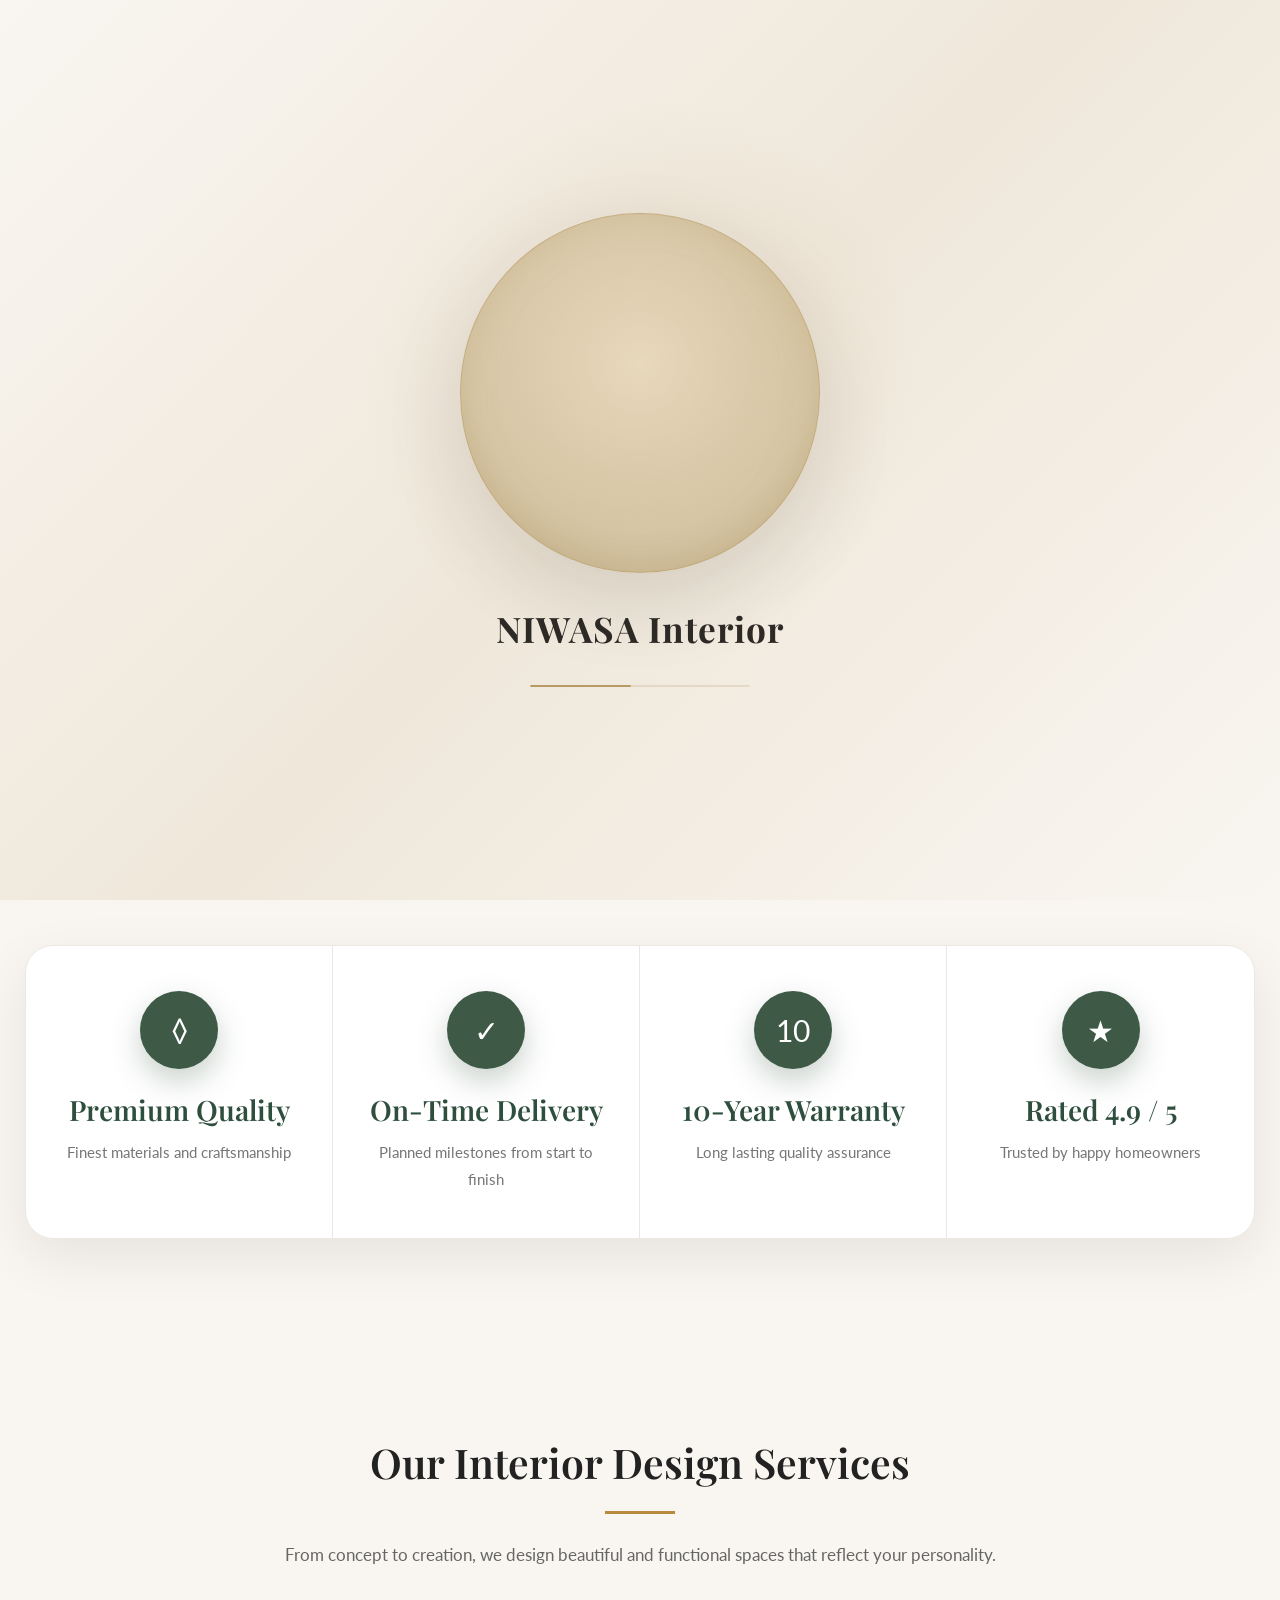
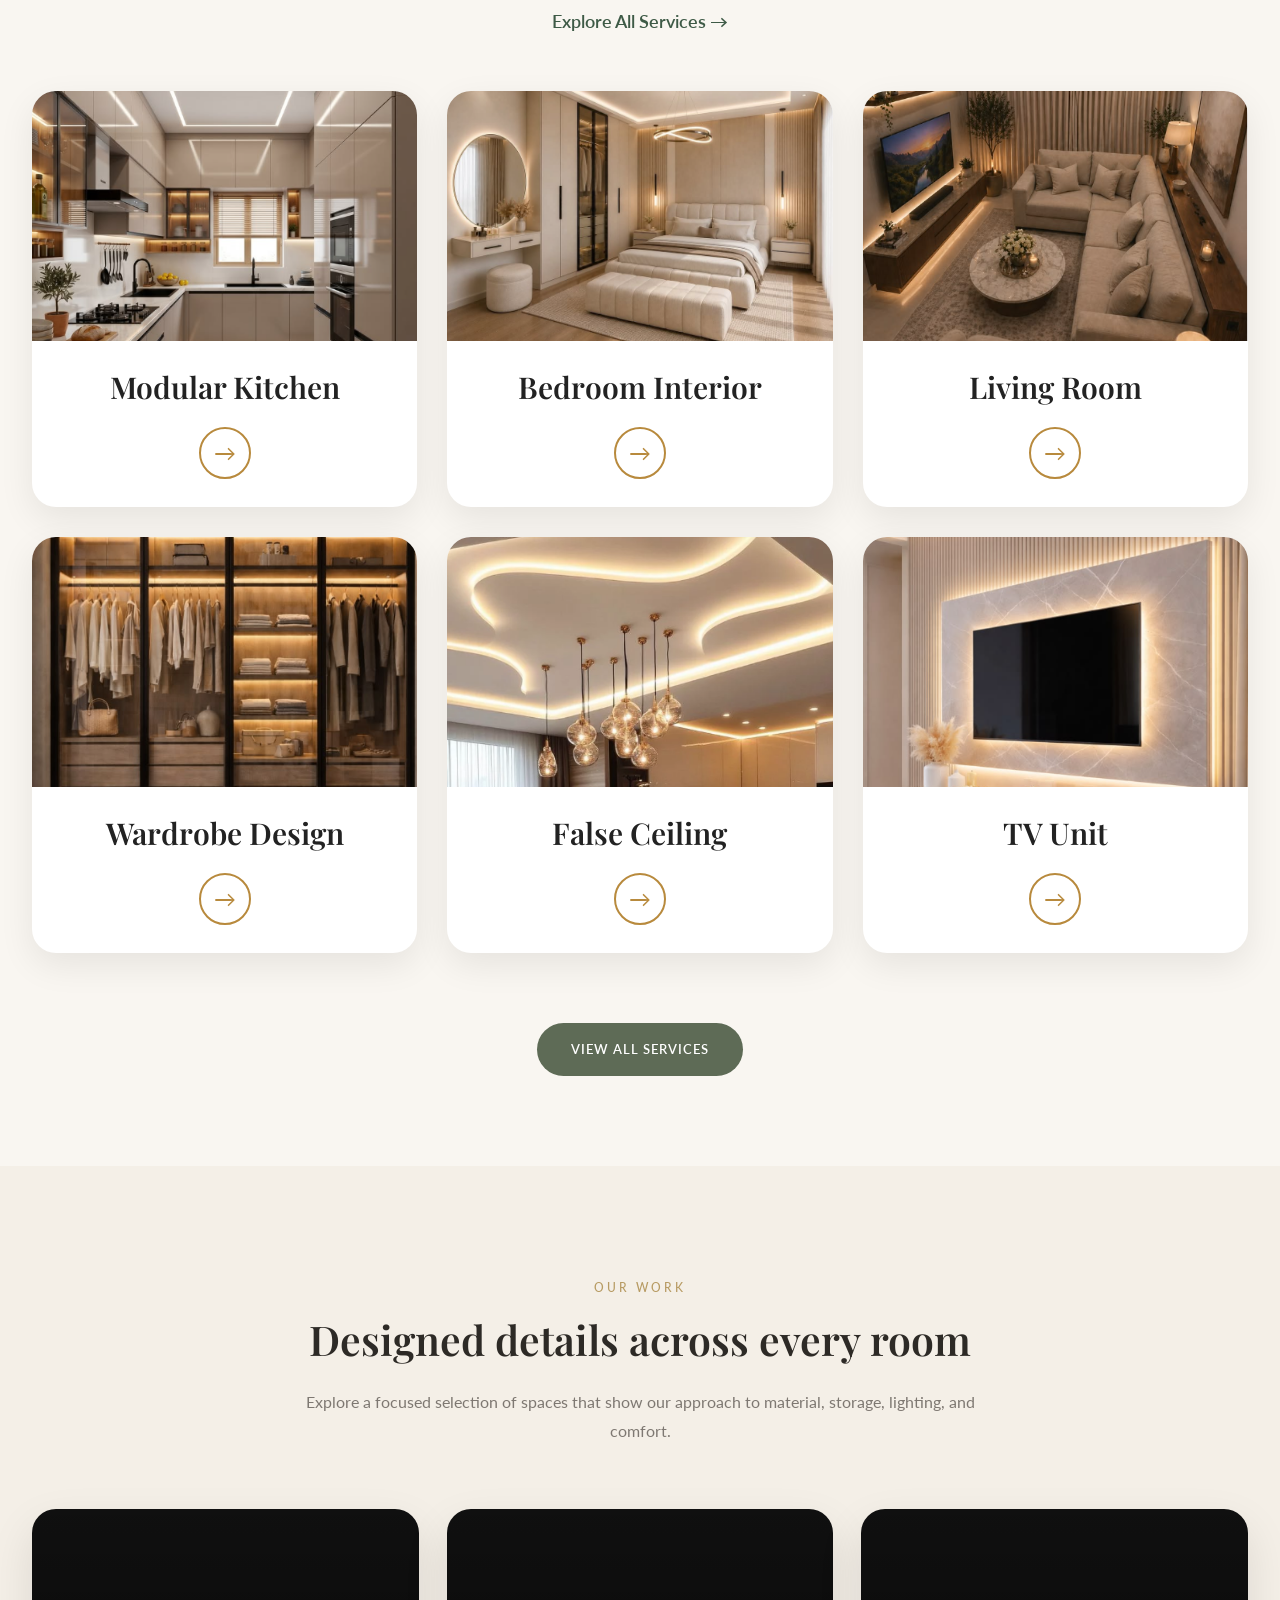
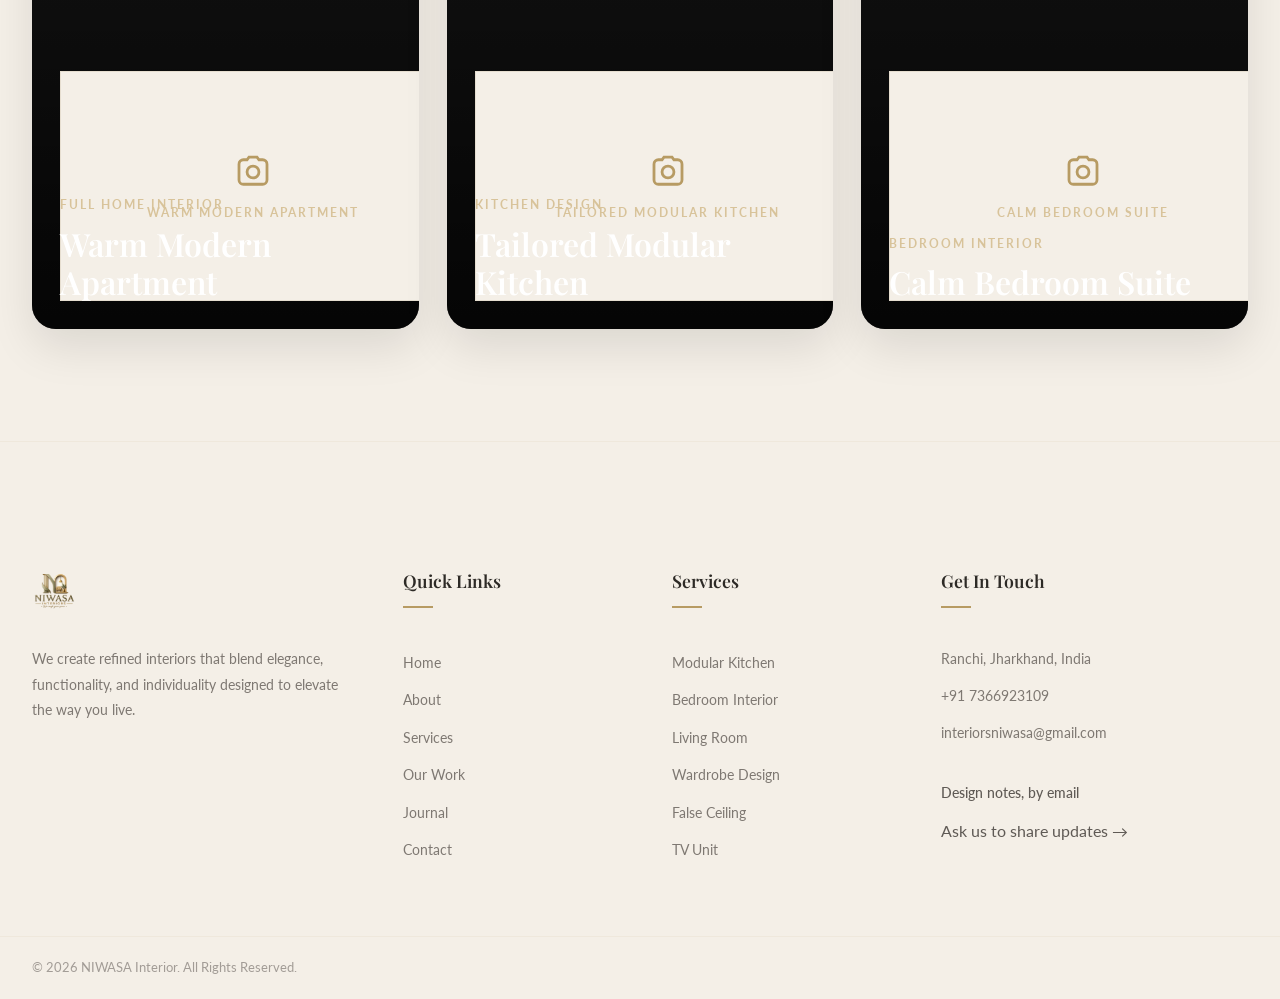
==== commit e6910470: "Enhance contact form functionality and UI - Updated contact form to validate Indian mobile numbers a" ====
--- a/index.html
+++ b/index.html
@@ -126,8 +126,10 @@
       </section>
     </main>
     <script src="static/js/core/site-data.js" defer></script>
+    <script src="static/js/core/site-config.js?v=20261102" defer></script>
     <script src="static/js/core/layout.js" defer></script>
-    <script src="static/js/core/main.js" defer></script>
+    <script src="static/js/core/main.js?v=20261102-preloader" defer></script>
     <script src="static/js/pages/home.js" defer></script>
+    <script src="static/js/pages/contact.js?v=20261102" defer></script>
   </body>
 </html>
--- a/static/css/core/site.css
+++ b/static/css/core/site.css
@@ -396,6 +396,7 @@
 }
 
 .splash-inner {
+    animation: splashReveal .8s cubic-bezier(.2,.75,.25,1) both;
     text-align: center;
     width: min(88vw, 520px);
     display: grid;
@@ -508,6 +509,11 @@
 
 @keyframes preloaderSpin {
     to { transform: rotate(360deg); }
+}
+
+@keyframes splashReveal {
+    from { opacity: 0; transform: translateY(14px) scale(.985); }
+    to { opacity: 1; transform: translateY(0) scale(1); }
 }
 
 @keyframes splashFloat {
@@ -2997,3 +3003,119 @@
     }
 
 }
+
+/* Consultation lead popup: keep the familiar contact form card inside one viewport. */
+.lead-modal {
+    position: fixed;
+    inset: 0;
+    z-index: calc(var(--z-modal) + 10);
+    display: grid;
+    place-items: center;
+    padding: 12px;
+    opacity: 0;
+    visibility: hidden;
+    transition: opacity .2s ease, visibility .2s ease;
+}
+.lead-modal.is-open { opacity: 1; visibility: visible; }
+.lead-modal-backdrop {
+    position: absolute;
+    inset: 0;
+    background: rgba(20, 24, 20, .68);
+    backdrop-filter: blur(4px);
+}
+.lead-modal-dialog {
+    position: relative;
+    z-index: 1;
+    width: min(100%, 760px);
+    max-height: calc(var(--lead-viewport-height, 100dvh) - 24px);
+    overflow: hidden;
+}
+.lead-modal-dialog .contact-form {
+    height: auto;
+    max-height: inherit;
+    overflow: hidden;
+    padding: 28px 34px;
+    border-radius: 24px;
+    background: var(--bg-primary, #fff);
+    box-shadow: 0 24px 80px rgba(0, 0, 0, .28);
+}
+.lead-modal-close {
+    position: absolute;
+    z-index: 2;
+    top: 10px;
+    right: 12px;
+    width: 40px;
+    height: 40px;
+    border: 0;
+    border-radius: 50%;
+    background: transparent;
+    color: var(--text-primary, #222);
+    font-size: 30px;
+    line-height: 1;
+    cursor: pointer;
+}
+.lead-modal .contact-form-title { margin: 0 42px 8px 0; font-size: clamp(1.4rem, 3vw, 1.9rem); }
+.lead-modal-intro { margin: 0 0 14px; color: var(--text-secondary, #666); line-height: 1.5; }
+.lead-modal .contact-form-fields {
+    display: grid;
+    grid-template-columns: repeat(2, minmax(0, 1fr));
+    column-gap: 16px;
+    row-gap: 10px;
+}
+.lead-modal .contact-form-fields .form-group { min-width: 0; margin: 0; }
+.lead-modal .contact-form-fields .form-label { display: block; margin-bottom: 4px; font-size: .88rem; }
+.lead-modal .contact-form-fields .form-input,
+.lead-modal .contact-form-fields .form-select { width: 100%; min-width: 0; min-height: 40px; padding: 8px 11px; }
+.lead-modal .contact-form-fields .form-textarea { width: 100%; min-height: 52px; padding: 8px 11px; resize: none; }
+.lead-modal .contact-form-fields .contact-message-field,
+.lead-modal .contact-form-fields .contact-submit { grid-column: 1 / -1; }
+.lead-modal .contact-form-fields .contact-submit { min-height: 44px; margin-top: 2px; }
+body.lead-modal-open { overflow: hidden; }
+body.lead-modal-keyboard-open .lead-modal-intro,
+body.lead-modal-keyboard-open .lead-modal-optional { display: none !important; }
+
+@media (max-width: 520px) {
+    .lead-modal-dialog .contact-form { padding: 22px 18px 18px; border-radius: 20px; }
+    .lead-modal .contact-form-fields { column-gap: 10px; row-gap: 8px; }
+    .lead-modal .contact-form-fields .form-label { font-size: .8rem; }
+    .lead-modal .contact-form-fields .form-input,
+    .lead-modal .contact-form-fields .form-select { min-height: 38px; padding: 7px 8px; font-size: .88rem; }
+}
+
+@media (max-height: 620px) {
+    .lead-modal { padding: 8px; }
+    .lead-modal-dialog { max-height: calc(var(--lead-viewport-height, 100dvh) - 16px); }
+    .lead-modal-dialog .contact-form { padding: 16px 22px; }
+    .lead-modal .contact-form-title { margin-bottom: 4px; font-size: 1.35rem; }
+    .lead-modal-intro, .lead-modal-optional { display: none !important; }
+    .lead-modal .contact-form-fields { row-gap: 8px; }
+    .lead-modal .contact-form-fields .form-label { margin-bottom: 2px; }
+    .lead-modal .contact-form-fields .form-input { min-height: 36px; }
+}
+
+@media (prefers-reduced-motion: reduce) {
+    .lead-modal, .lead-modal-dialog { transition: none; }
+}
+.lead-form-status[hidden] { display: none !important; }
+.lead-form-status {
+    grid-column: 1 / -1;
+    margin-top: 12px;
+    padding: 14px 16px;
+    border: 1px solid transparent;
+    border-radius: 14px;
+    font-size: .95rem;
+    font-weight: 600;
+    line-height: 1.5;
+}
+.lead-form-status.is-pending { color: #534a31; background: #f5f0df; border-color: #e8dcb8; }
+.lead-form-status.is-success { color: #24543a; background: #e8f4ec; border-color: #bfdfc8; }
+.lead-form-status.is-warning { color: #6a4d13; background: #fff5dc; border-color: #ead69d; }
+.lead-form-status.is-error { color: #7f2626; background: #fbeaea; border-color: #efc1c1; }
+.lead-status-close { width: 100%; margin-top: 12px; }
+.lead-modal .contact-form-fields > .lead-form-status { grid-column: 1 / -1; }
+.contact-form-fields > .lead-form-status { grid-column: 1 / -1; }
+.lead-modal .contact-form-fields[hidden] { display: none !important; }
+
+@media (prefers-reduced-motion: reduce) {
+    .splash-inner { animation: none; }
+}
--- a/static/css/pages/home.css
+++ b/static/css/pages/home.css
@@ -113,3 +113,85 @@
         width: 100%;
     }
 }
+
+/* Full-bleed homepage hero, with NIWASA ivory, olive, and gold accents. */
+.hero-slider {
+    height: 100vh;
+    height: 100svh;
+    min-height: 560px;
+    margin-top: 0;
+    padding: 0;
+    overflow: hidden;
+    background: #f4f0e7;
+}
+
+.hero-slider .slider {
+    width: 100%;
+    height: 100%;
+    min-height: inherit;
+    border-radius: 0;
+}
+
+.hero-slider .hero-overlay {
+    background: linear-gradient(90deg, rgba(25, 27, 20, .42), rgba(25, 27, 20, .13) 48%, rgba(25, 27, 20, .2));
+}
+
+.home-hero-content {
+    top: auto;
+    right: clamp(24px, 5vw, 88px);
+    bottom: clamp(72px, 8vh, 88px);
+    left: auto;
+    width: min(560px, 47vw);
+    transform: none;
+}
+
+.home-hero-card {
+    width: 100%;
+    padding: clamp(28px, 3.2vw, 46px);
+    border: 1px solid rgba(197, 163, 91, .62);
+    border-radius: 26px;
+    background: linear-gradient(140deg, rgba(34, 36, 27, .88), rgba(91, 73, 43, .84));
+    box-shadow: 0 24px 60px rgba(18, 19, 14, .3);
+}
+
+.home-hero-card h1 span { color: #d0b36a; }
+.home-hero-buttons .btn-primary { background: #747d58; }
+.home-hero-buttons .btn-primary:hover { background: #626c49; }
+.home-hero-buttons .btn-outline {
+    border-color: #eee6d5 !important;
+    color: #f7f2e8 !important;
+}
+.home-hero-buttons .btn-outline:hover {
+    background: #c1a15d !important;
+    border-color: #c1a15d !important;
+    color: #26271e !important;
+}
+.slider-dots { bottom: 24px; }
+.dot.active { background: #c1a15d; }
+
+@media (max-width: 992px) {
+    .hero-slider { min-height: 560px; }
+    .home-hero-content {
+        left: auto;
+        right: 32px;
+        bottom: 76px;
+        width: min(560px, 58vw);
+    }
+}
+
+@media (max-width: 768px) {
+    .hero-slider { min-height: 600px; }
+    .home-hero-content {
+        left: 16px;
+        right: 16px;
+        bottom: 58px;
+        width: auto;
+    }
+    .home-hero-card { padding: 24px; }
+}
+
+@media (max-width: 480px) {
+    .hero-slider { min-height: 620px; }
+    .home-hero-content { left: 14px; right: 14px; bottom: 54px; }
+    .home-hero-card { padding: 20px; border-radius: 20px; }
+}
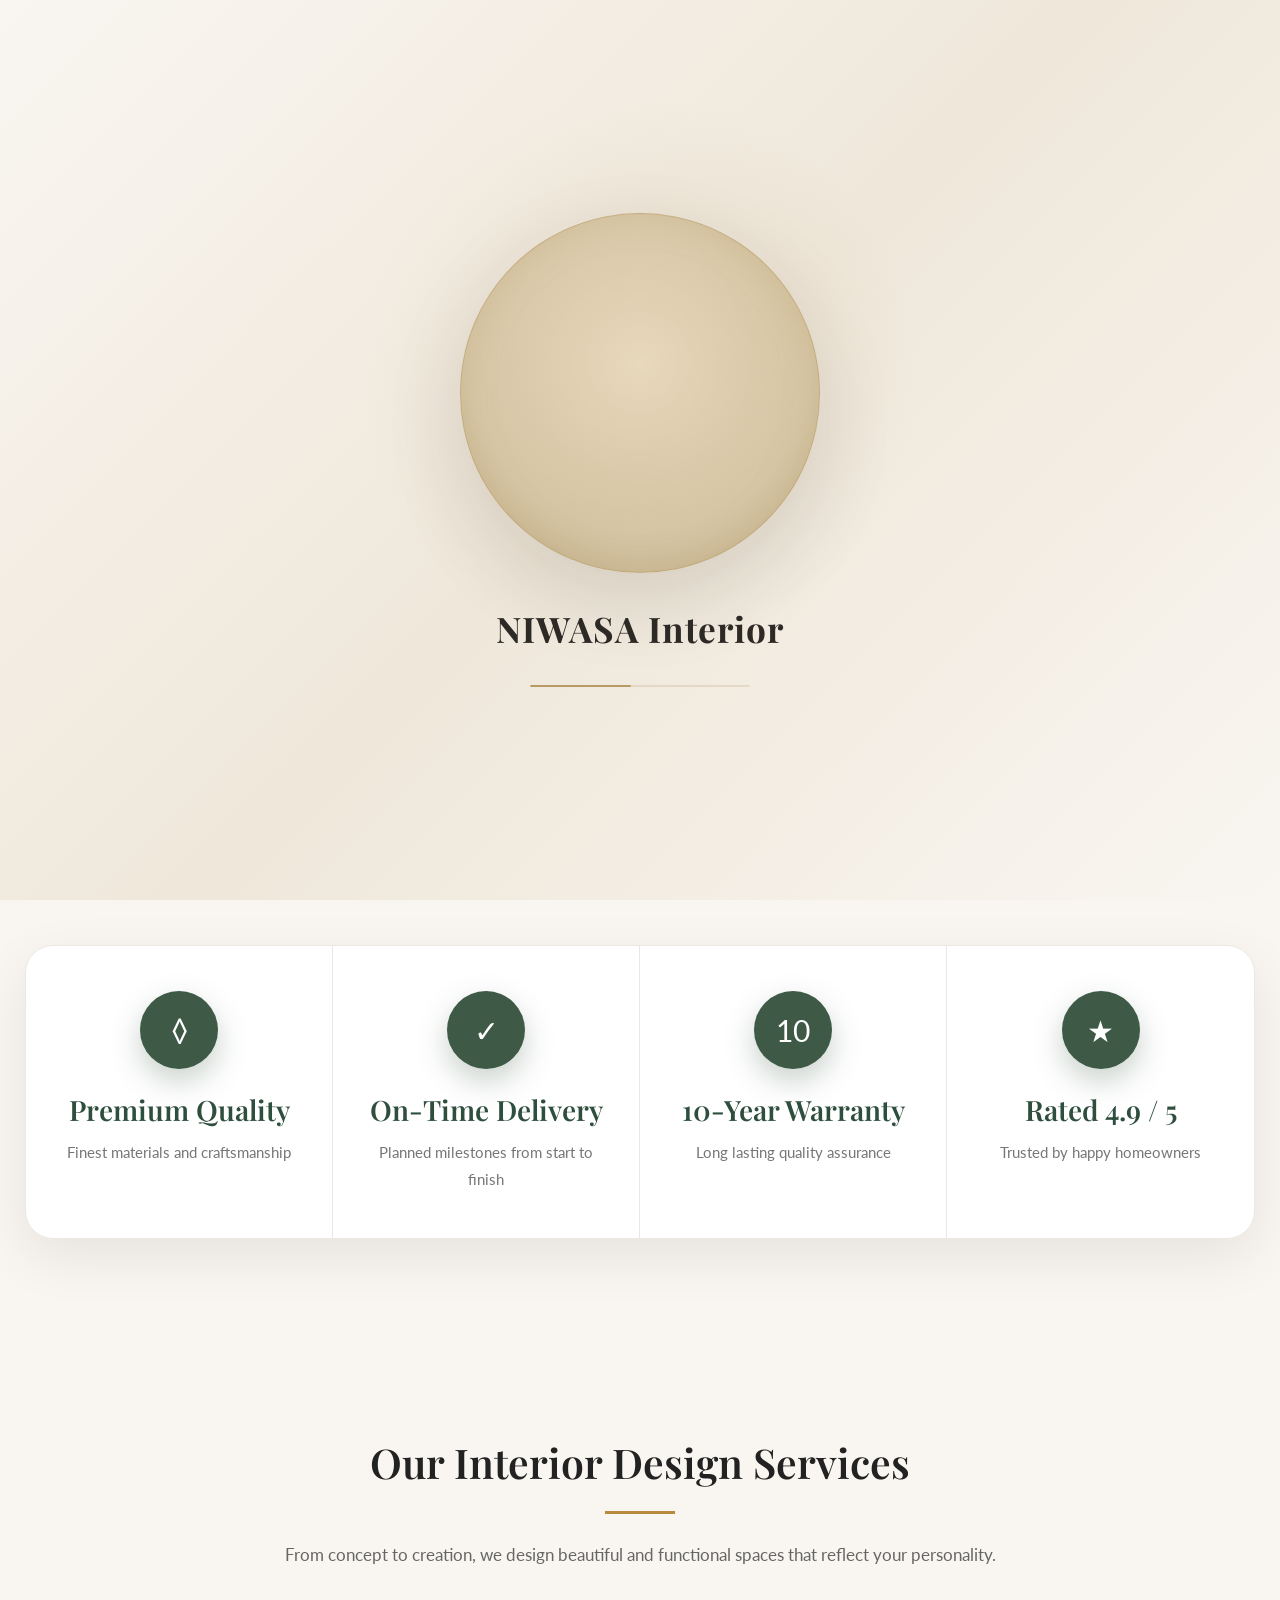
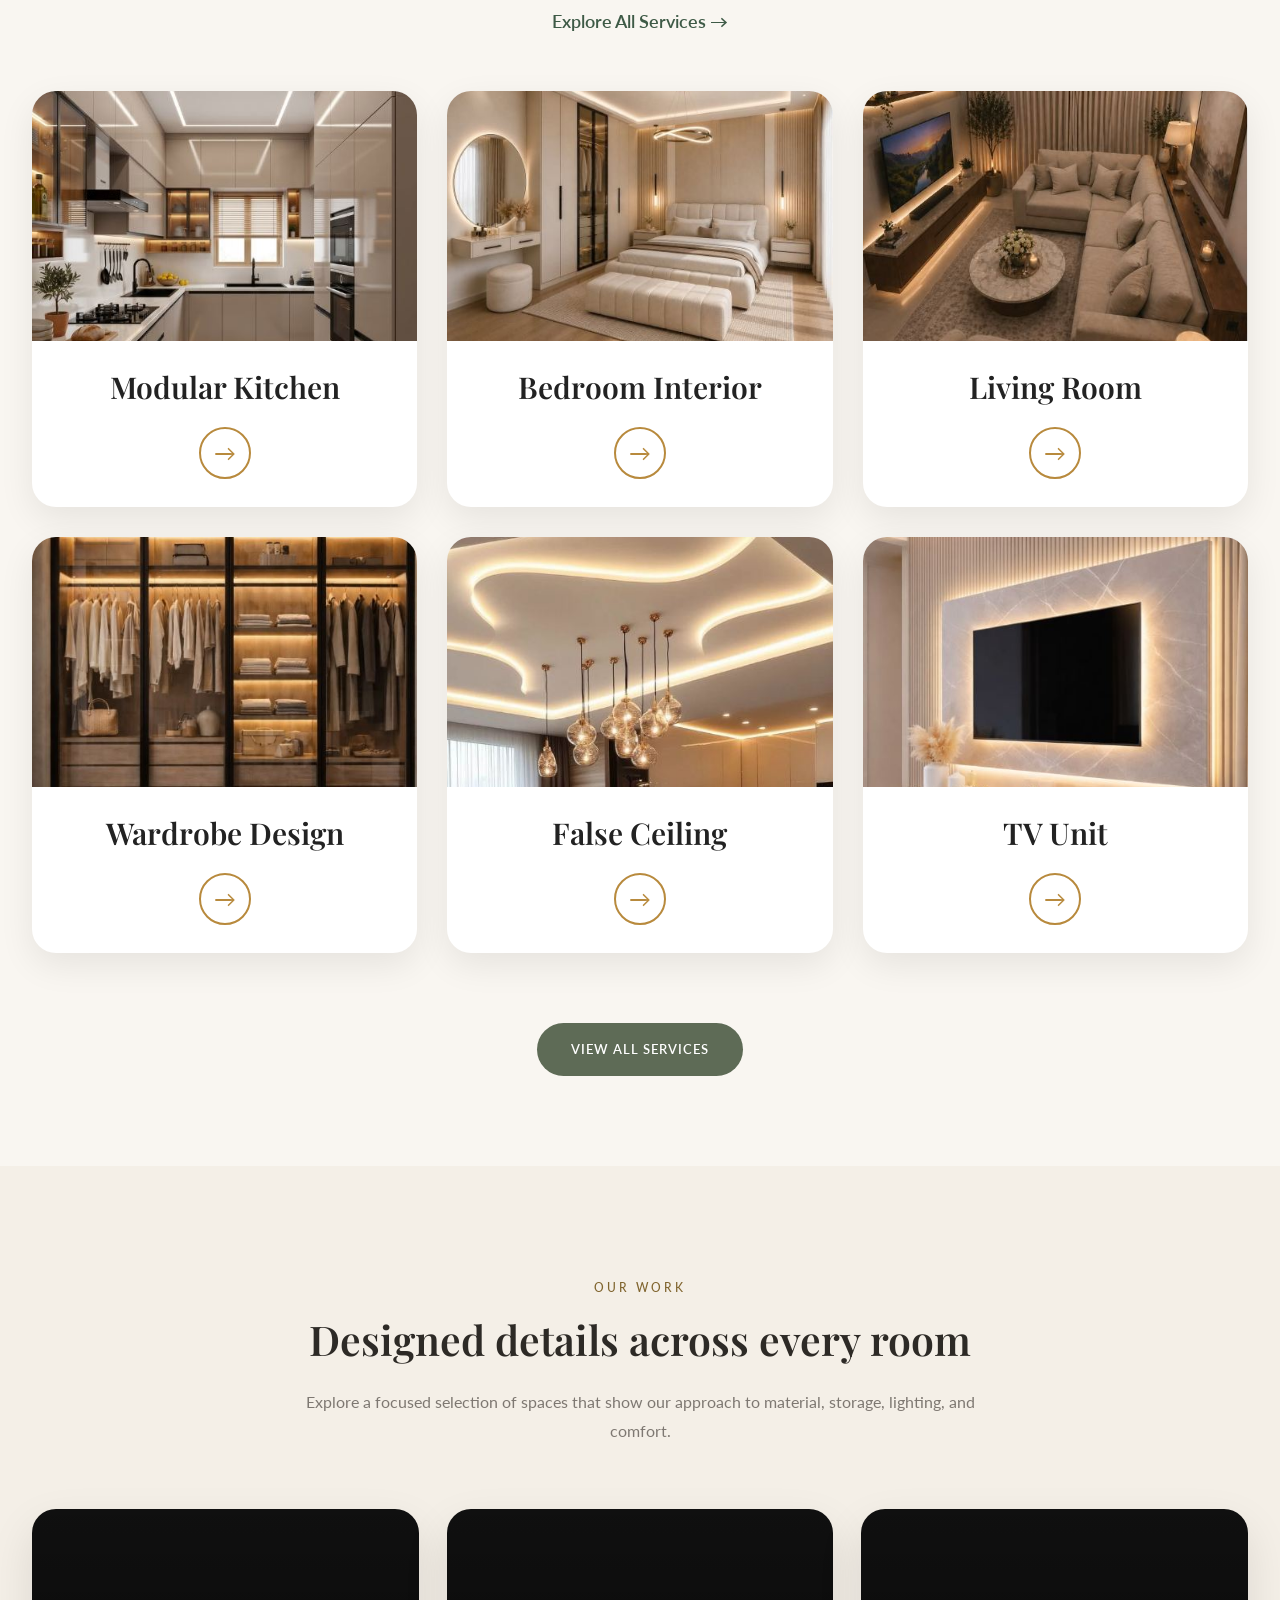
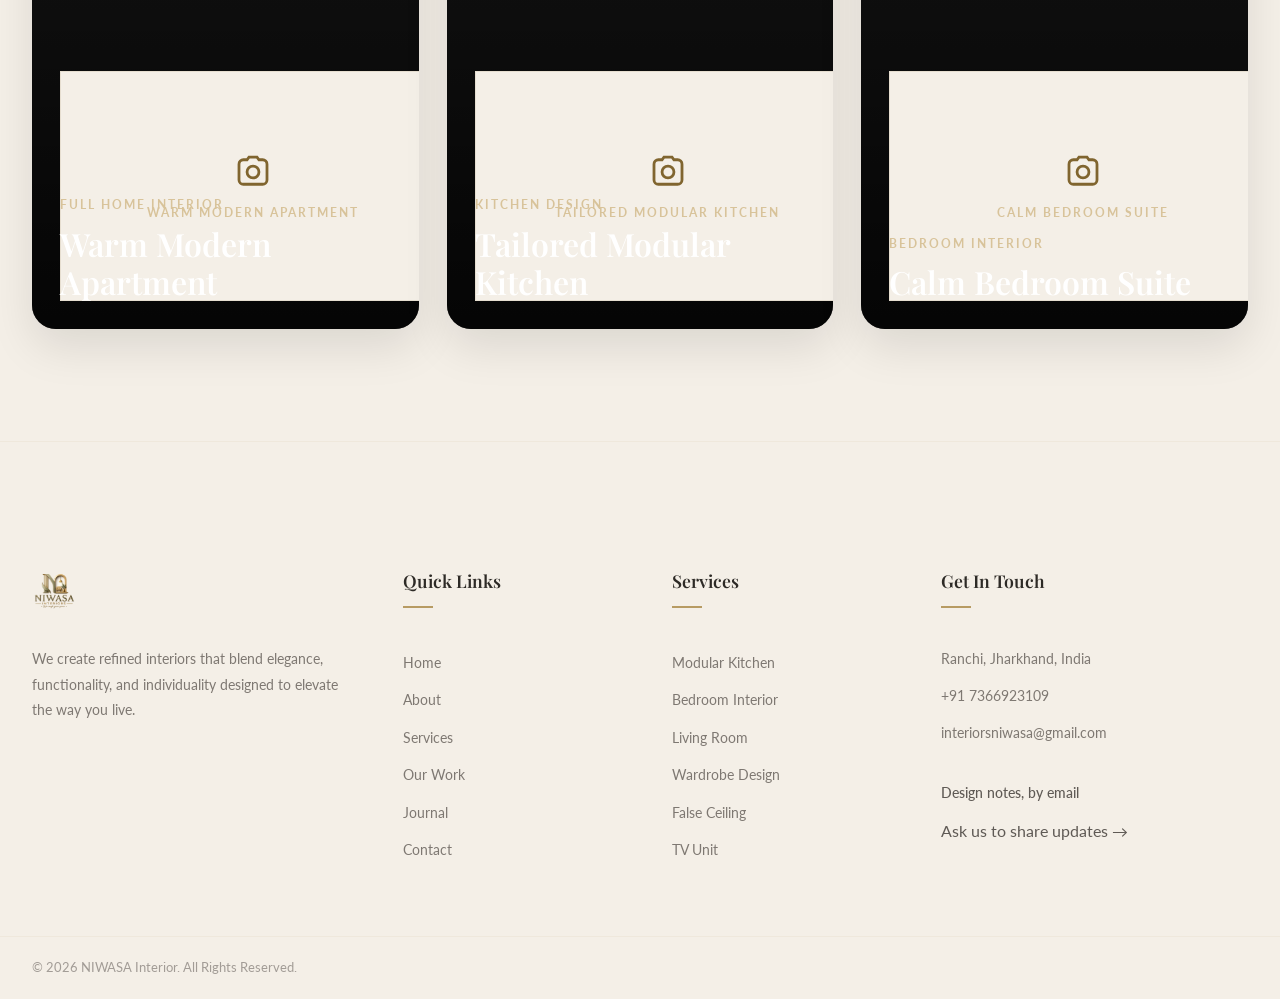
==== commit b7491c0e: "Enhance site performance and accessibility by optimizing image loading, updating stylesheets with mo" ====
--- a/index.html
+++ b/index.html
@@ -10,11 +10,9 @@
     />
     <link rel="preconnect" href="https://fonts.googleapis.com" />
     <link rel="preconnect" href="https://fonts.gstatic.com" crossorigin />
-    <link
-      href="https://fonts.googleapis.com/css2?family=Playfair+Display:wght@400;500;600;700&family=Lato:wght@300;400;700;900&display=swap"
-      rel="stylesheet"
-    />
-    <link rel="stylesheet" href="static/css/core/site.css" />
+    <link rel="stylesheet" href="https://fonts.googleapis.com/css2?family=Playfair+Display:wght@400;500;600;700&family=Lato:wght@300;400;700;900&display=swap" media="print" onload="this.media='all'" />
+    <noscript><link rel="stylesheet" href="https://fonts.googleapis.com/css2?family=Playfair+Display:wght@400;500;600;700&family=Lato:wght@300;400;700;900&display=swap" /></noscript>
+    <link rel="stylesheet" href="static/css/core/site.css?v=20261103-performance" />
     <link rel="stylesheet" href="static/css/pages/home.css" />
   </head>
   <body>
@@ -23,21 +21,26 @@
         <div class="slider">
           <div class="slide active">
             <img
-              src="static/images/hero/hero1.jpg.png"
+              src="static/images/hero/hero1.jpg"
               alt="Luxury modular kitchen"
+              width="1494"
+              height="1053"
+              loading="eager"
+              fetchpriority="high"
+              decoding="async"
             />
           </div>
           <div class="slide">
-            <img src="static/images/hero/hero2.jpg" alt="Luxury bedroom" />
+            <img data-src="static/images/hero/hero2.jpg" alt="Luxury bedroom" width="1477" height="1065" decoding="async" />
           </div>
           <div class="slide">
-            <img src="static/images/hero/hero3.jpg" alt="Luxury living room" />
+            <img data-src="static/images/hero/hero3.jpg" alt="Luxury living room" width="1652" height="952" decoding="async" />
           </div>
           <div class="slide">
-            <img src="static/images/hero/hero4.jpg" alt="Luxury wardrobe" />
+            <img data-src="static/images/hero/hero4.jpg" alt="Luxury wardrobe" width="1698" height="926" decoding="async" />
           </div>
           <div class="slide">
-            <img src="static/images/hero/hero5.jpg" alt="Luxury dining room" />
+            <img data-src="static/images/hero/hero5.jpg" alt="Luxury dining room" width="1652" height="952" decoding="async" />
           </div>
           <div class="hero-overlay"></div>
           <div class="home-hero-content">
@@ -70,22 +73,22 @@
         <div class="feature-card">
           <div class="feature-item">
             <div class="feature-icon">&loz;</div>
-            <h3>Premium Quality</h3>
+            <h2>Premium Quality</h2>
             <p>Finest materials and craftsmanship</p>
           </div>
           <div class="feature-item">
             <div class="feature-icon">&#10003;</div>
-            <h3>On-Time Delivery</h3>
+            <h2>On-Time Delivery</h2>
             <p>Planned milestones from start to finish</p>
           </div>
           <div class="feature-item">
             <div class="feature-icon">10</div>
-            <h3>10-Year Warranty</h3>
+            <h2>10-Year Warranty</h2>
             <p>Long lasting quality assurance</p>
           </div>
           <div class="feature-item">
             <div class="feature-icon">&#9733;</div>
-            <h3>Rated 4.9 / 5</h3>
+            <h2>Rated 4.9 / 5</h2>
             <p>Trusted by happy homeowners</p>
           </div>
         </div>
@@ -125,11 +128,11 @@
         </div>
       </section>
     </main>
-    <script src="static/js/core/site-data.js" defer></script>
+    <script src="static/js/core/site-data.js?v=20261103-performance" defer></script>
     <script src="static/js/core/site-config.js?v=20261102" defer></script>
-    <script src="static/js/core/layout.js" defer></script>
-    <script src="static/js/core/main.js?v=20261102-preloader" defer></script>
-    <script src="static/js/pages/home.js" defer></script>
+    <script src="static/js/core/layout.js?v=20261103-performance" defer></script>
+    <script src="static/js/core/main.js?v=20261103-performance" defer></script>
+    <script src="static/js/pages/home.js?v=20261103-performance" defer></script>
     <script src="static/js/pages/contact.js?v=20261102" defer></script>
   </body>
 </html>
--- a/static/css/core/site.css
+++ b/static/css/core/site.css
@@ -1,4 +1,3 @@
-@import url('https://fonts.googleapis.com/css2?family=Playfair+Display:wght@400;500;600;700&family=Lato:wght@300;400;700;900&display=swap');
 
 /*
 =================================================================
@@ -28,6 +27,7 @@
 
     --accent:#E8D8BB;
     --gold:#B79B63;
+    --gold-text:#80652F;
     --gold-light:#D8C39A;
     --gold-dark:#9B824C;
     --gold-muted:rgba(183,155,99,.12);
@@ -249,7 +249,7 @@
 .image-fallback svg {
     width: 42px;
     height: 42px;
-    color: var(--gold);
+    color: var(--gold-text);
 }
 
 .image-fallback span {
@@ -323,7 +323,7 @@
     font-weight: 500;
     letter-spacing: 3px;
     text-transform: uppercase;
-    color: var(--gold);
+    color: var(--gold-text);
     margin-bottom: var(--space-sm);
     display: block;
 }
@@ -340,7 +340,7 @@
 .section-title em,
 .section-title i {
     font-style: italic;
-    color: var(--gold);
+    color: var(--gold-text);
 }
 
 .section-subtitle {
@@ -357,7 +357,7 @@
 }
 
 /* Text Utilities */
-.text-gold { color: var(--gold); }
+.text-gold { color: var(--gold-text); }
 .text-white { color: var(--text-primary); }
 .text-center { text-align: center; }
 .text-left { text-align: left; }
@@ -828,7 +828,7 @@
 }
 
 .mobile-close:hover {
-    color: var(--gold);
+    color: var(--gold-text);
     background: var(--gold-muted);
 }
 
@@ -853,7 +853,7 @@
 }
 
 .mobile-nav-link:hover {
-    color: var(--gold);
+    color: var(--gold-text);
 }
 
 .mobile-nav-dropdown {
@@ -1624,7 +1624,7 @@
         HEADING
 ===========================*/
 
-.feature-item h3{
+.feature-item h2{
 
     font-family:'Playfair Display',serif;
 
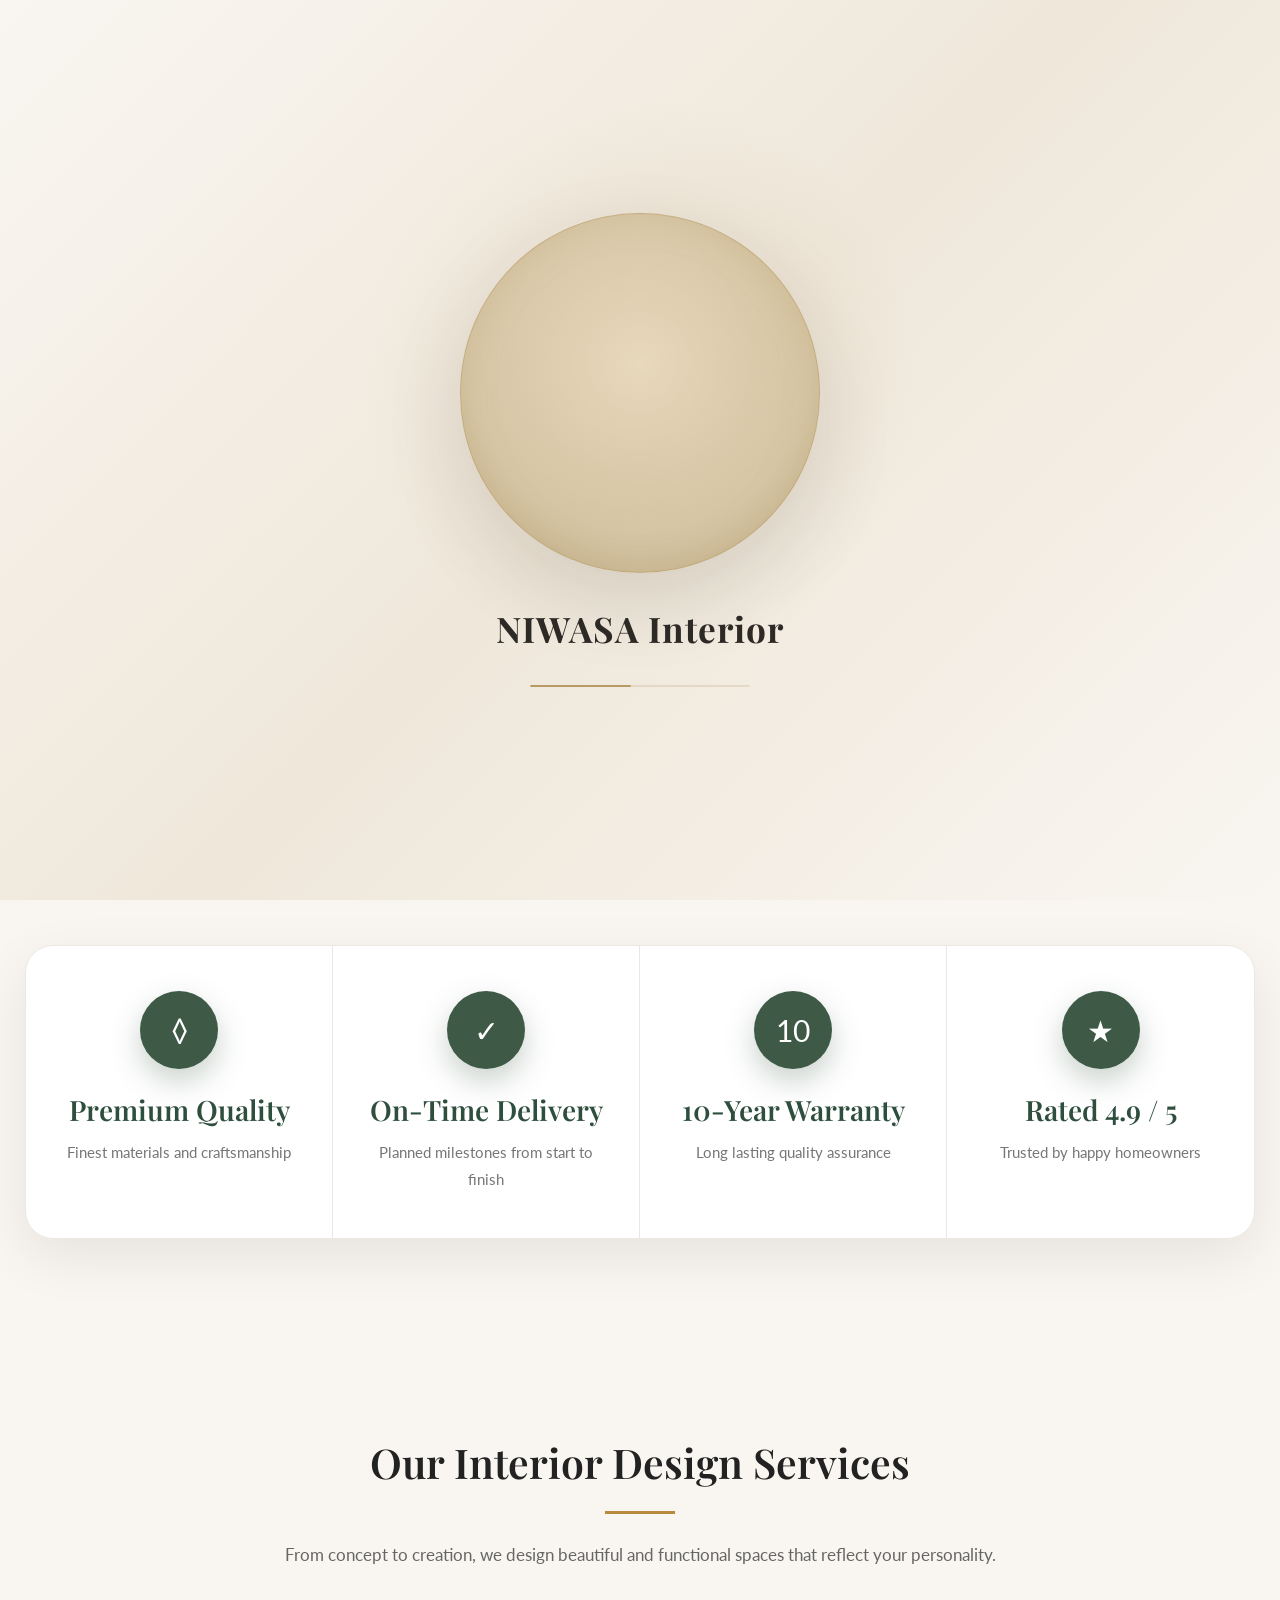
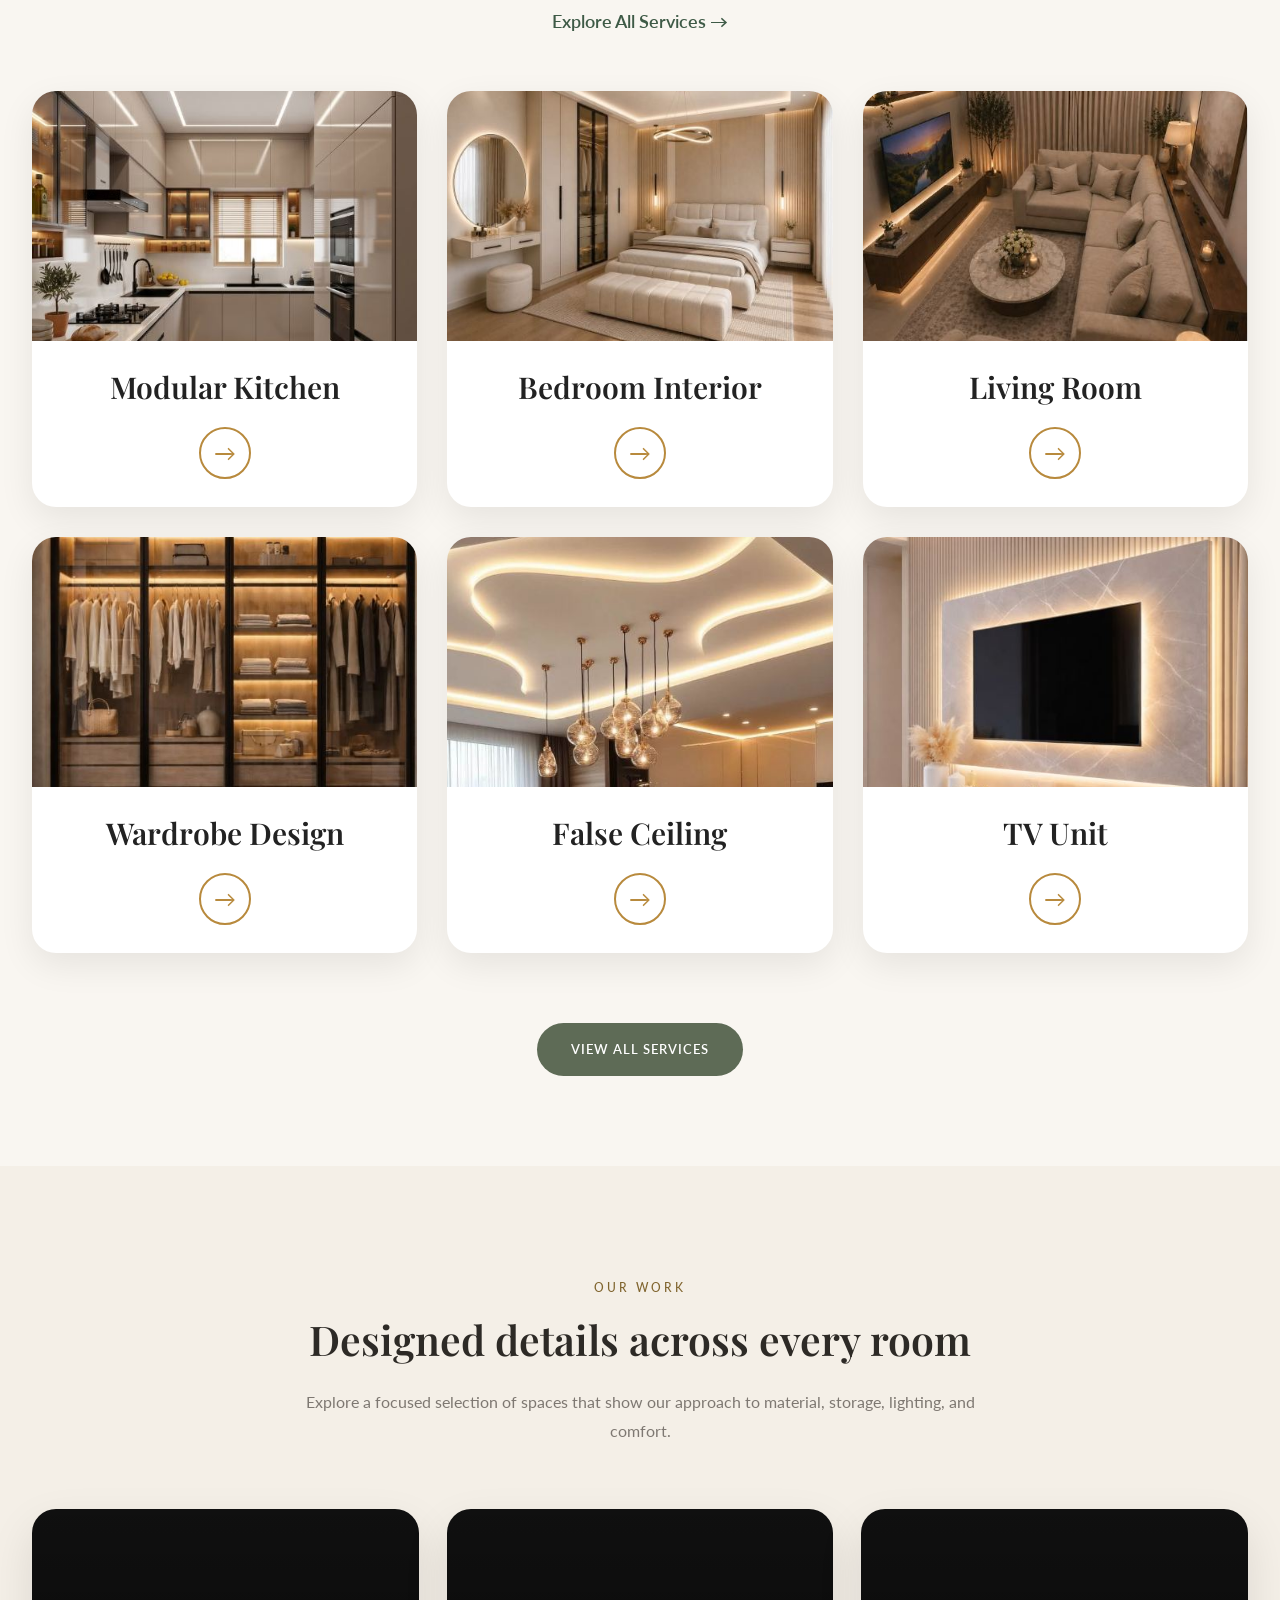
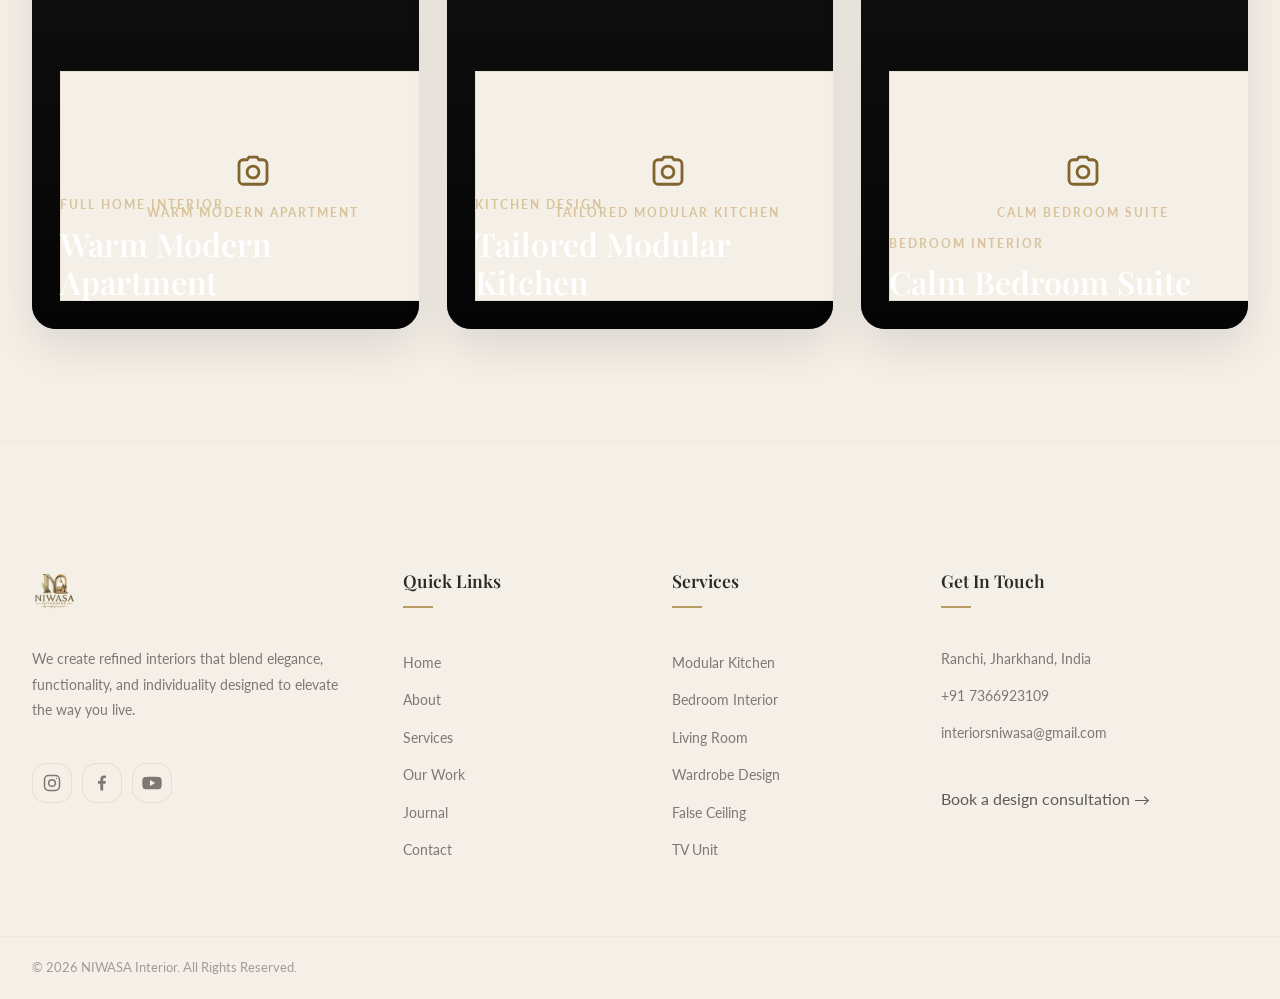
==== commit 855fae67: "Refactor site assets for improved performance and consistency, including updates to CSS, JavaScript," ====
--- a/index.html
+++ b/index.html
@@ -8,11 +8,12 @@
       name="description"
       content="Premium interior design studio crafting timeless homes with elegance, functionality, and individuality."
     />
+    <link rel="preload" as="image" href="static/images/hero/hero1.jpg" fetchpriority="high" />
     <link rel="preconnect" href="https://fonts.googleapis.com" />
     <link rel="preconnect" href="https://fonts.gstatic.com" crossorigin />
     <link rel="stylesheet" href="https://fonts.googleapis.com/css2?family=Playfair+Display:wght@400;500;600;700&family=Lato:wght@300;400;700;900&display=swap" media="print" onload="this.media='all'" />
     <noscript><link rel="stylesheet" href="https://fonts.googleapis.com/css2?family=Playfair+Display:wght@400;500;600;700&family=Lato:wght@300;400;700;900&display=swap" /></noscript>
-    <link rel="stylesheet" href="static/css/core/site.css?v=20261103-performance" />
+    <link rel="stylesheet" href="static/css/core/site.css?v=20261103-lcp" />
     <link rel="stylesheet" href="static/css/pages/home.css" />
   </head>
   <body>
@@ -128,11 +129,11 @@
         </div>
       </section>
     </main>
-    <script src="static/js/core/site-data.js?v=20261103-performance" defer></script>
+    <script src="static/js/core/site-data.js?v=20261103-lcp" defer></script>
     <script src="static/js/core/site-config.js?v=20261102" defer></script>
-    <script src="static/js/core/layout.js?v=20261103-performance" defer></script>
-    <script src="static/js/core/main.js?v=20261103-performance" defer></script>
-    <script src="static/js/pages/home.js?v=20261103-performance" defer></script>
+    <script src="static/js/core/layout.js?v=20261103-lcp2" defer></script>
+    <script src="static/js/core/main.js?v=20261103-lcp2" defer></script>
+    <script src="static/js/pages/home.js?v=20261103-lcp" defer></script>
     <script src="static/js/pages/contact.js?v=20261102" defer></script>
   </body>
 </html>
--- a/static/css/core/site.css
+++ b/static/css/core/site.css
@@ -1003,7 +1003,7 @@
 
 .btn-ghost {
     background: transparent;
-    color: var(--gold);
+    color: var(--gold-text);
     padding: 10px 0;
     font-size: 0.8rem;
     letter-spacing: 1.5px;
@@ -1104,6 +1104,32 @@
     border-color: var(--gold);
     background: var(--gold-muted);
     transform: translateY(-2px);
+}
+
+.footer-social .social-instagram:hover,
+.footer-social .social-instagram:focus-visible {
+    color: #fff;
+    border-color: #c13584;
+    background: linear-gradient(45deg, #feda75 0%, #fa7e1e 28%, #d62976 62%, #962fbf 82%, #4f5bd5 100%);
+}
+
+.footer-social .social-facebook:hover,
+.footer-social .social-facebook:focus-visible {
+    color: #fff;
+    border-color: #0866ff;
+    background: #0866ff;
+}
+
+.footer-social .social-youtube:hover,
+.footer-social .social-youtube:focus-visible {
+    color: #fff;
+    border-color: #ff0033;
+    background: #ff0033;
+}
+
+.footer-social .social-link:focus-visible {
+    outline: 2px solid currentColor;
+    outline-offset: 3px;
 }
 
 .footer-heading {
@@ -1509,7 +1535,7 @@
 }
 
 .breadcrumb .current {
-    color: var(--gold);
+    color: var(--gold-text);
 }
 
 
@@ -1828,7 +1854,7 @@
     font-weight: 500;
     letter-spacing: 2px;
     text-transform: uppercase;
-    color: var(--gold);
+    color: var(--gold-text);
     margin-bottom: var(--space-xs);
 }
 
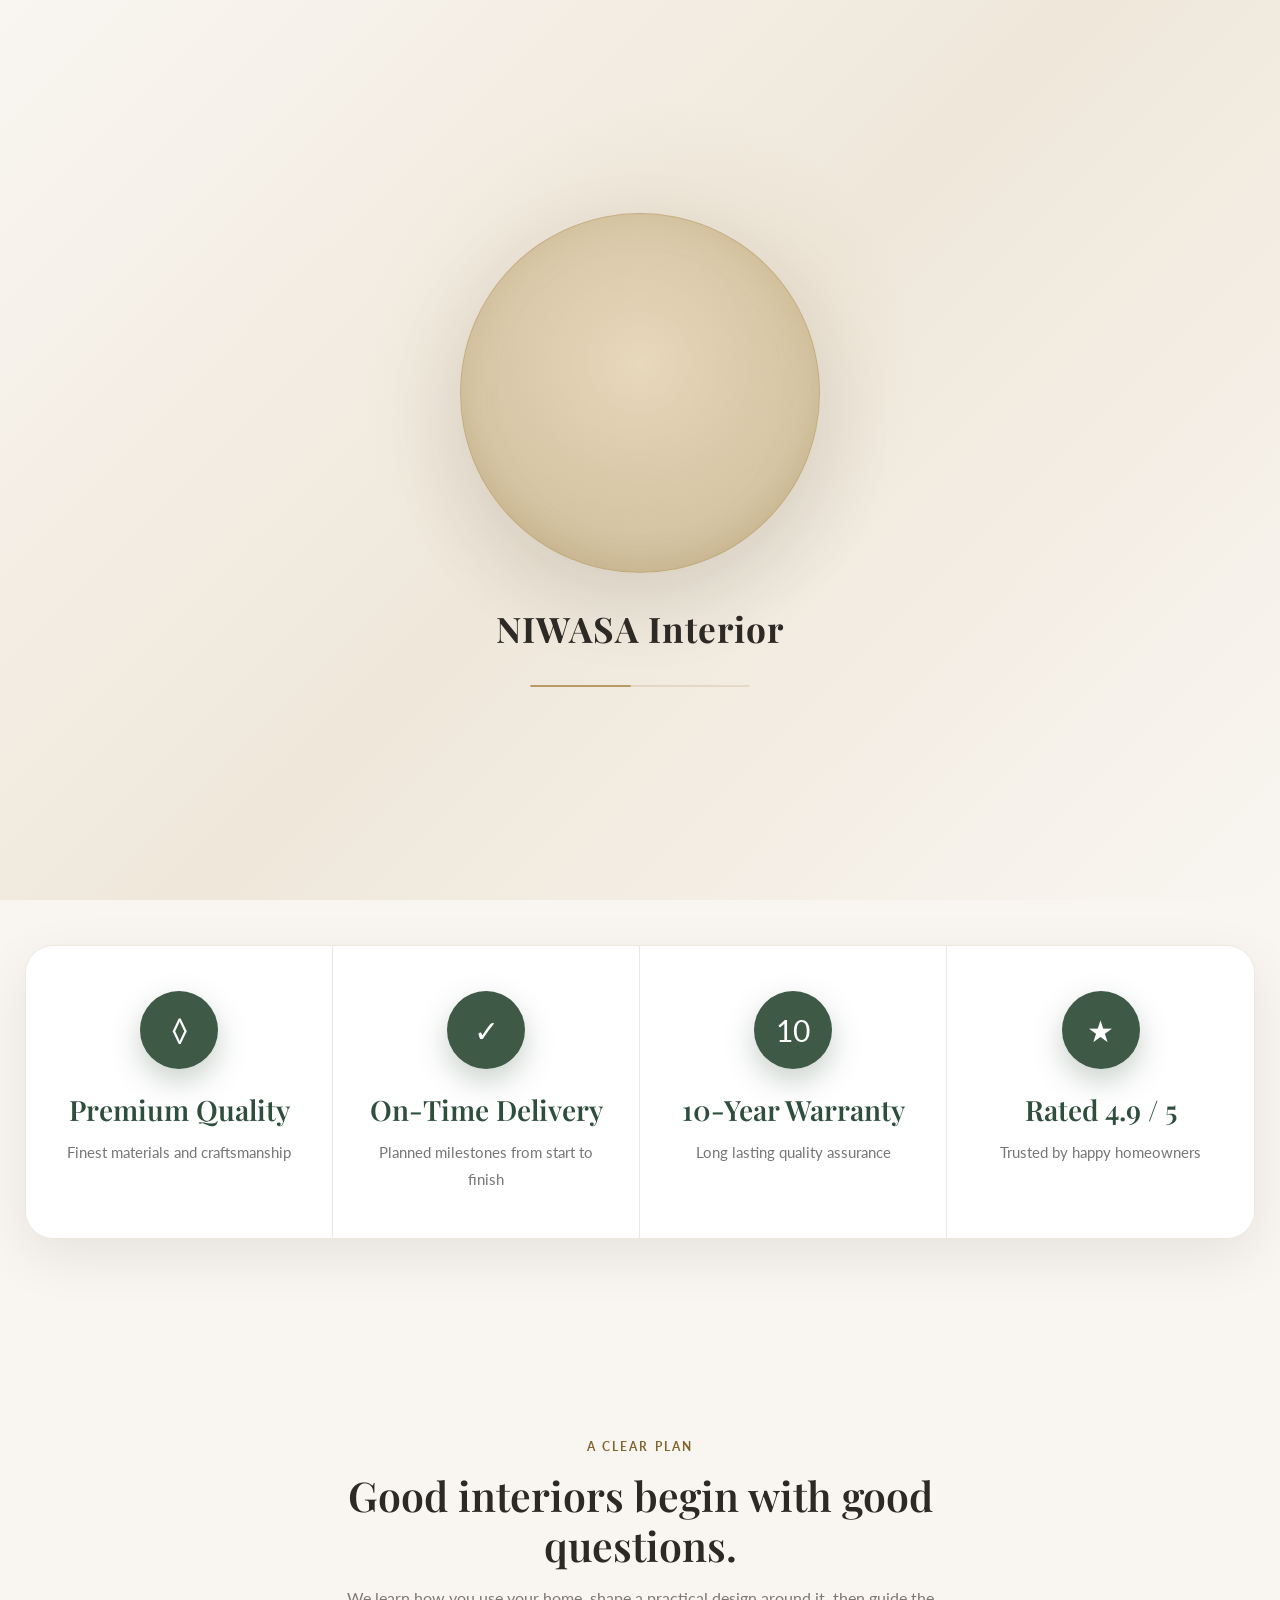
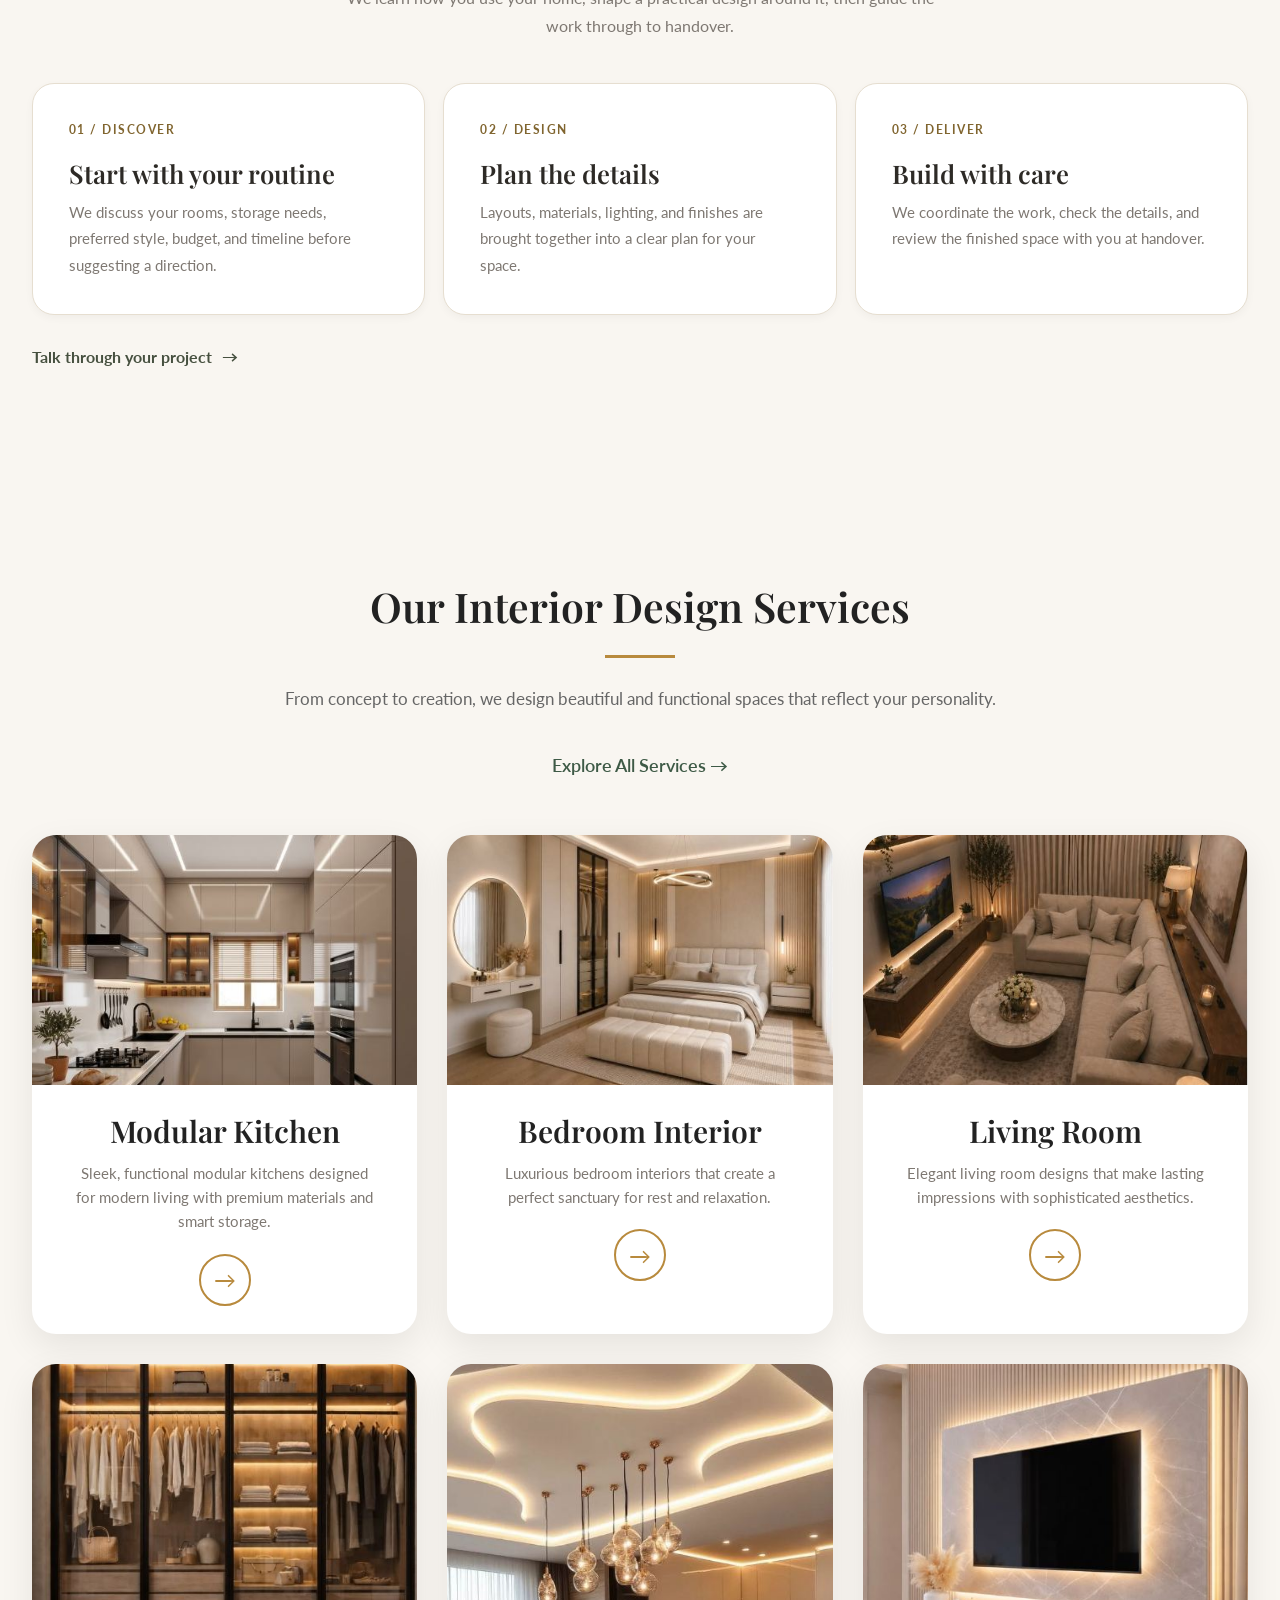
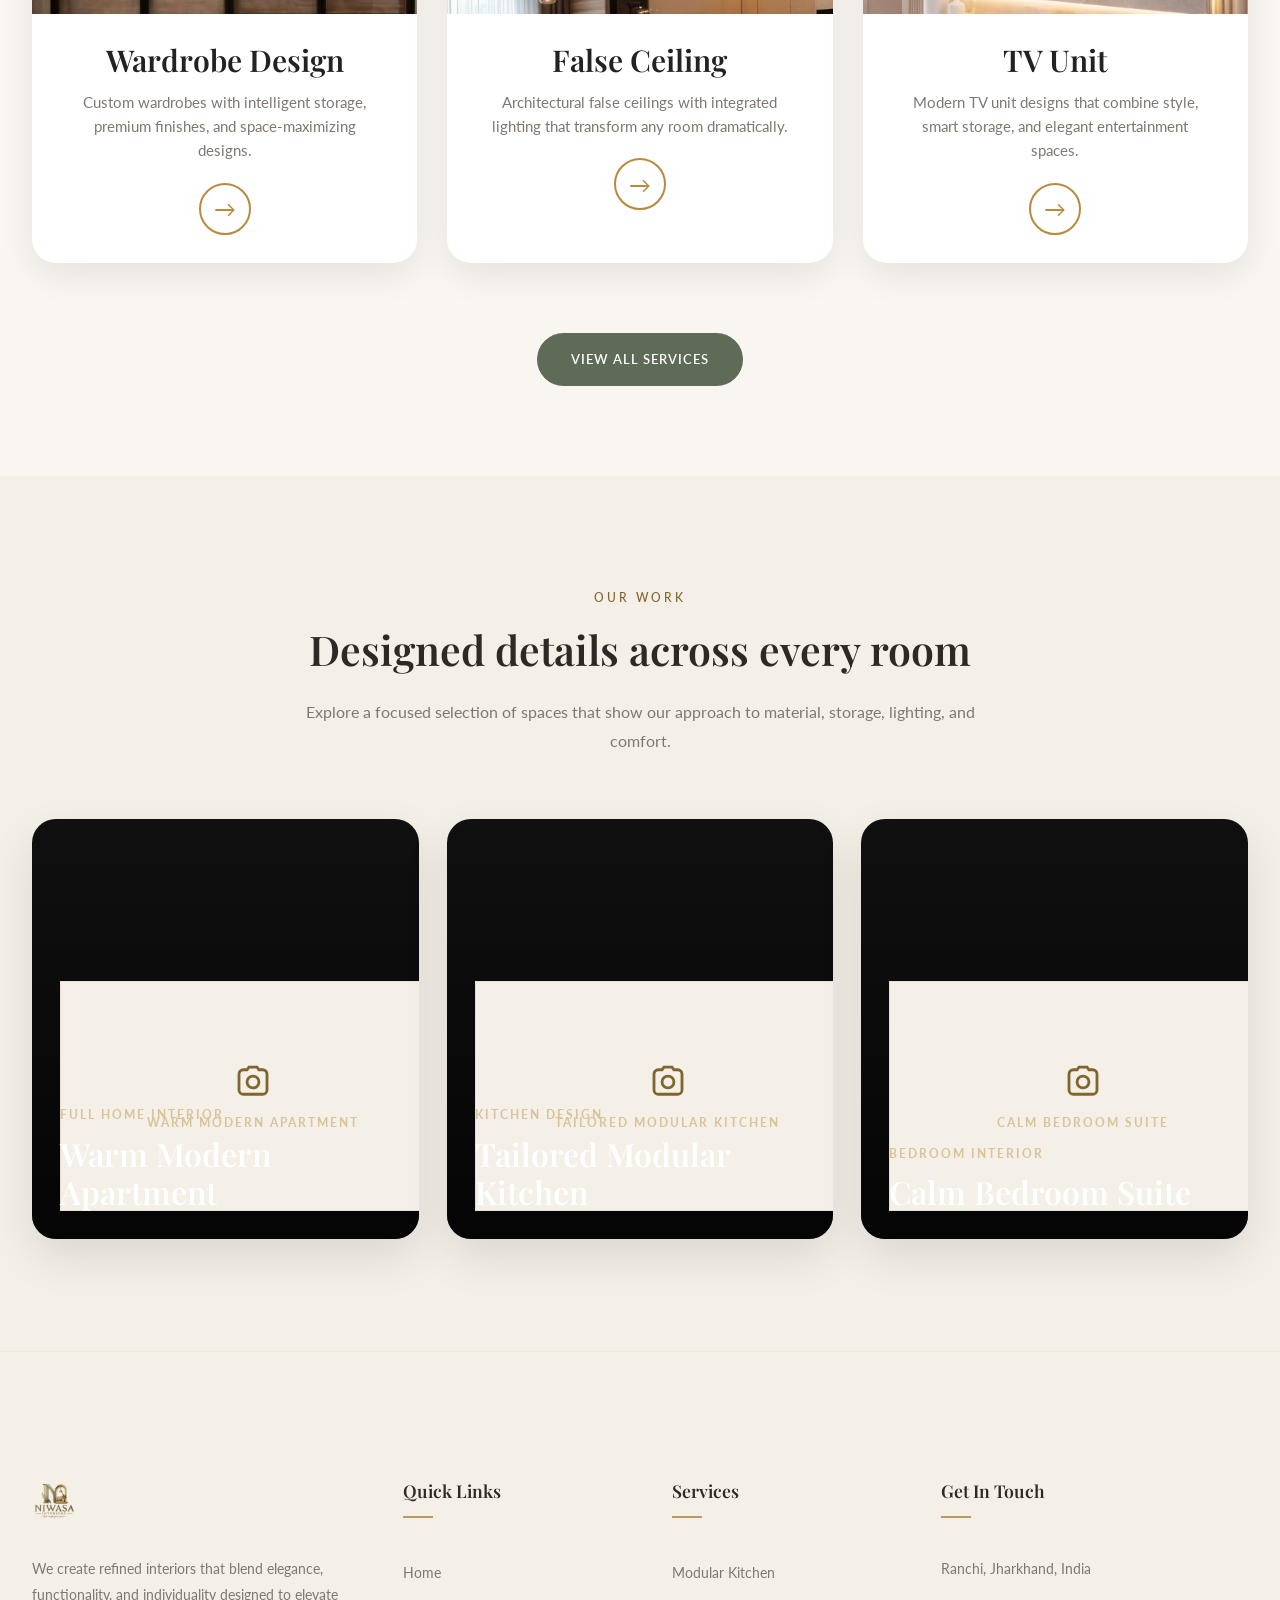
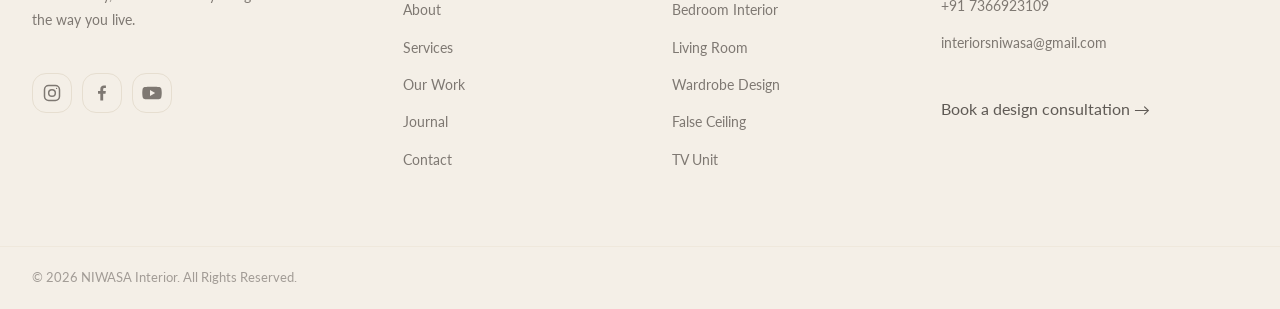
==== commit cb3ae6dd: "Update site assets and enhance UI/UX across multiple pages, including improved loading performance, " ====
--- a/index.html
+++ b/index.html
@@ -13,8 +13,8 @@
     <link rel="preconnect" href="https://fonts.gstatic.com" crossorigin />
     <link rel="stylesheet" href="https://fonts.googleapis.com/css2?family=Playfair+Display:wght@400;500;600;700&family=Lato:wght@300;400;700;900&display=swap" media="print" onload="this.media='all'" />
     <noscript><link rel="stylesheet" href="https://fonts.googleapis.com/css2?family=Playfair+Display:wght@400;500;600;700&family=Lato:wght@300;400;700;900&display=swap" /></noscript>
-    <link rel="stylesheet" href="static/css/core/site.css?v=20261103-lcp" />
-    <link rel="stylesheet" href="static/css/pages/home.css" />
+    <link rel="stylesheet" href="static/css/core/site.css?v=20261110-homeux" />
+    <link rel="stylesheet" href="static/css/pages/home.css?v=20261110-heroslide-v2" />
   </head>
   <body>
     <main class="main-content">
@@ -95,6 +95,34 @@
         </div>
       </section>
 
+      <section class="home-process section" aria-labelledby="homeProcessTitle" data-aos="fade-up">
+        <div class="container">
+          <div class="home-process-intro">
+            <span class="section-label">A CLEAR PLAN</span>
+            <h2 id="homeProcessTitle" class="section-title">Good interiors begin with good questions.</h2>
+            <p class="section-subtitle">We learn how you use your home, shape a practical design around it, then guide the work through to handover.</p>
+          </div>
+          <div class="home-process-grid">
+            <article class="home-process-step">
+              <span class="home-process-number">01 / DISCOVER</span>
+              <h3>Start with your routine</h3>
+              <p>We discuss your rooms, storage needs, preferred style, budget, and timeline before suggesting a direction.</p>
+            </article>
+            <article class="home-process-step">
+              <span class="home-process-number">02 / DESIGN</span>
+              <h3>Plan the details</h3>
+              <p>Layouts, materials, lighting, and finishes are brought together into a clear plan for your space.</p>
+            </article>
+            <article class="home-process-step">
+              <span class="home-process-number">03 / DELIVER</span>
+              <h3>Build with care</h3>
+              <p>We coordinate the work, check the details, and review the finished space with you at handover.</p>
+            </article>
+          </div>
+          <a href="contact.html#consultation" class="home-process-link">Talk through your project <span aria-hidden="true">&rarr;</span></a>
+        </div>
+      </section>
+
       <section id="services" class="services-section" data-aos="fade-up">
         <div class="container services-container">
           <div class="services-left">
@@ -131,9 +159,9 @@
     </main>
     <script src="static/js/core/site-data.js?v=20261103-lcp" defer></script>
     <script src="static/js/core/site-config.js?v=20261102" defer></script>
-    <script src="static/js/core/layout.js?v=20261103-lcp2" defer></script>
-    <script src="static/js/core/main.js?v=20261103-lcp2" defer></script>
-    <script src="static/js/pages/home.js?v=20261103-lcp" defer></script>
-    <script src="static/js/pages/contact.js?v=20261102" defer></script>
+    <script src="static/js/core/layout.js?v=20261110-homeux" defer></script>
+    <script src="static/js/core/main.js?v=20261110-heroslide-v2" defer></script>
+    <script src="static/js/pages/home.js?v=20261110-homeux" defer></script>
+    <script src="static/js/pages/contact.js?v=20261110-popuponce" defer></script>
   </body>
 </html>
--- a/static/css/core/site.css
+++ b/static/css/core/site.css
@@ -158,12 +158,12 @@
     /* Z */
 
     --z-base:1;
-    --z-preloader:1000;
+    --z-preloader:2000;
     --z-dropdown:100;
-    --z-sticky:200;
-    --z-overlay:300;
-    --z-modal:400;
-    --z-floating:500;
+    --z-sticky:1100;
+    --z-overlay:1200;
+    --z-modal:1300;
+    --z-floating:600;
 
     --container-max:1380px;
 
@@ -537,6 +537,7 @@
     left: 0;
     width: 100%;
     z-index: var(--z-sticky);
+    isolation: isolate;
     padding: 20px 0;
     transition: all var(--transition-smooth);
 }
@@ -546,6 +547,8 @@
 }
 
 .navbar-container {
+    position: relative;
+    z-index: 1;
     max-width: var(--container-max);
     margin: 0 auto;
     padding: 0 var(--container-padding);
@@ -559,6 +562,12 @@
     border-radius: var(--radius-2xl);
     padding: 14px 32px;
     transition: all var(--transition-smooth);
+}
+
+.navbar :is(a, button):focus-visible,
+.mobile-menu :is(a, button):focus-visible {
+    outline: 2px solid var(--gold-dark);
+    outline-offset: 4px;
 }
 
 .navbar.scrolled .navbar-container {
@@ -680,6 +689,12 @@
     transform: translateX(-50%) translateY(0);
 }
 
+.nav-dropdown:focus-within .dropdown-menu {
+    opacity: 1;
+    visibility: visible;
+    transform: translateX(-50%) translateY(0);
+}
+
 .dropdown-item {
     display: flex;
     align-items: center;
@@ -760,6 +775,7 @@
     width: 100%;
     height: 100%;
     z-index: var(--z-overlay);
+    isolation: isolate;
     pointer-events: none;
 }
 
@@ -775,6 +791,7 @@
     height: 100%;
     background: rgba(0, 0, 0, 0.6);
     backdrop-filter: blur(4px);
+    z-index: 0;
     opacity: 0;
     transition: opacity var(--transition-base);
 }
@@ -790,11 +807,13 @@
     width: 85%;
     max-width: 400px;
     height: 100%;
+    z-index: 1;
     background: var(--bg-secondary);
     border-left: 1px solid var(--border-light);
     transform: translateX(100%);
     transition: transform var(--transition-smooth);
     overflow-y: auto;
+    overscroll-behavior: contain;
     display: flex;
     flex-direction: column;
 }
@@ -862,12 +881,14 @@
 
 .mobile-dropdown-content {
     max-height: 0;
+    visibility: hidden;
     overflow: hidden;
     transition: max-height var(--transition-smooth);
 }
 
 .mobile-nav-dropdown.open .mobile-dropdown-content {
     max-height: 500px;
+    visibility: visible;
 }
 
 .mobile-nav-dropdown.open .mobile-dropdown-toggle svg {
@@ -2454,7 +2475,15 @@
     font-family:'Playfair Display',serif;
     color:#222;
     font-size:30px;
-    margin-bottom:22px;
+    margin-bottom:12px;
+}
+
+.service-card-description {
+    max-width: 34ch;
+    margin: 0 auto 20px;
+    color: var(--text-tertiary);
+    font-size: .92rem;
+    line-height: 1.65;
 }
 
 .arrow-circle{
--- a/static/css/pages/home.css
+++ b/static/css/pages/home.css
@@ -32,6 +32,85 @@
 
 .home-work {
     background: var(--bg-secondary);
+}
+
+.home-process {
+    padding-top: clamp(64px, 8vw, 104px);
+    padding-bottom: clamp(64px, 8vw, 104px);
+    background: var(--bg-primary);
+}
+
+.home-process-intro {
+    max-width: 760px;
+    margin: 0 auto 42px;
+    text-align: center;
+}
+
+.home-process-intro .section-label {
+    display: inline-block;
+    margin-bottom: 14px;
+    color: var(--gold-text);
+    font-size: .75rem;
+    font-weight: 700;
+    letter-spacing: .18em;
+}
+
+.home-process-intro .section-title {
+    margin-bottom: 14px;
+}
+
+.home-process-intro .section-subtitle {
+    max-width: 620px;
+    margin: 0 auto;
+}
+
+.home-process-grid {
+    display: grid;
+    grid-template-columns: repeat(3, minmax(0, 1fr));
+    gap: 18px;
+}
+
+.home-process-step {
+    padding: clamp(24px, 3vw, 36px);
+    border: 1px solid var(--border-light);
+    border-radius: 22px;
+    background: #fff;
+    box-shadow: var(--shadow-sm);
+}
+
+.home-process-number {
+    display: block;
+    margin-bottom: 18px;
+    color: var(--gold-text);
+    font-size: .72rem;
+    font-weight: 700;
+    letter-spacing: .13em;
+}
+
+.home-process-step h3 {
+    margin-bottom: 10px;
+    font-size: clamp(1.35rem, 2vw, 1.7rem);
+}
+
+.home-process-step p {
+    color: var(--text-tertiary);
+    font-size: .95rem;
+    line-height: 1.75;
+}
+
+.home-process-link {
+    display: inline-flex;
+    align-items: center;
+    gap: 10px;
+    margin-top: 28px;
+    color: var(--primary-dark);
+    font-weight: 700;
+}
+
+.home-process-link:focus-visible {
+    outline: 2px solid var(--gold-dark);
+    outline-offset: 4px;
+    border-radius: 4px;
 }
 
 .work-preview-grid {
@@ -93,6 +172,10 @@
 @media(max-width: 992px) {
     .work-preview-grid {
         grid-template-columns: 1fr;
+    }
+
+    .home-process-grid {
+        grid-template-columns: repeat(2, minmax(0, 1fr));
     }
 
     .home-hero-content {
@@ -169,6 +252,25 @@
 .slider-dots { bottom: 24px; }
 .dot.active { background: #c1a15d; }
 
+/* Animate the initially active hero image as well as later slides. */
+@keyframes niwasaHeroKenBurns {
+    from { transform: scale(1); }
+    to { transform: scale(1.05); }
+}
+
+.hero-slider .slide.active img {
+    animation: niwasaHeroKenBurns 8s ease-out both;
+}
+
+@media (prefers-reduced-motion: reduce) {
+    .hero-slider .slide,
+    .hero-slider .slide img {
+        transition: none;
+        animation: none !important;
+        transform: none !important;
+    }
+}
+
 @media (max-width: 992px) {
     .hero-slider { min-height: 560px; }
     .home-hero-content {
@@ -180,6 +282,10 @@
 }
 
 @media (max-width: 768px) {
+    .home-process-grid {
+        grid-template-columns: 1fr;
+    }
+
     .hero-slider { min-height: 600px; }
     .home-hero-content {
         left: 16px;
@@ -194,4 +300,4 @@
     .hero-slider { min-height: 620px; }
     .home-hero-content { left: 14px; right: 14px; bottom: 54px; }
     .home-hero-card { padding: 20px; border-radius: 20px; }
-}+}
